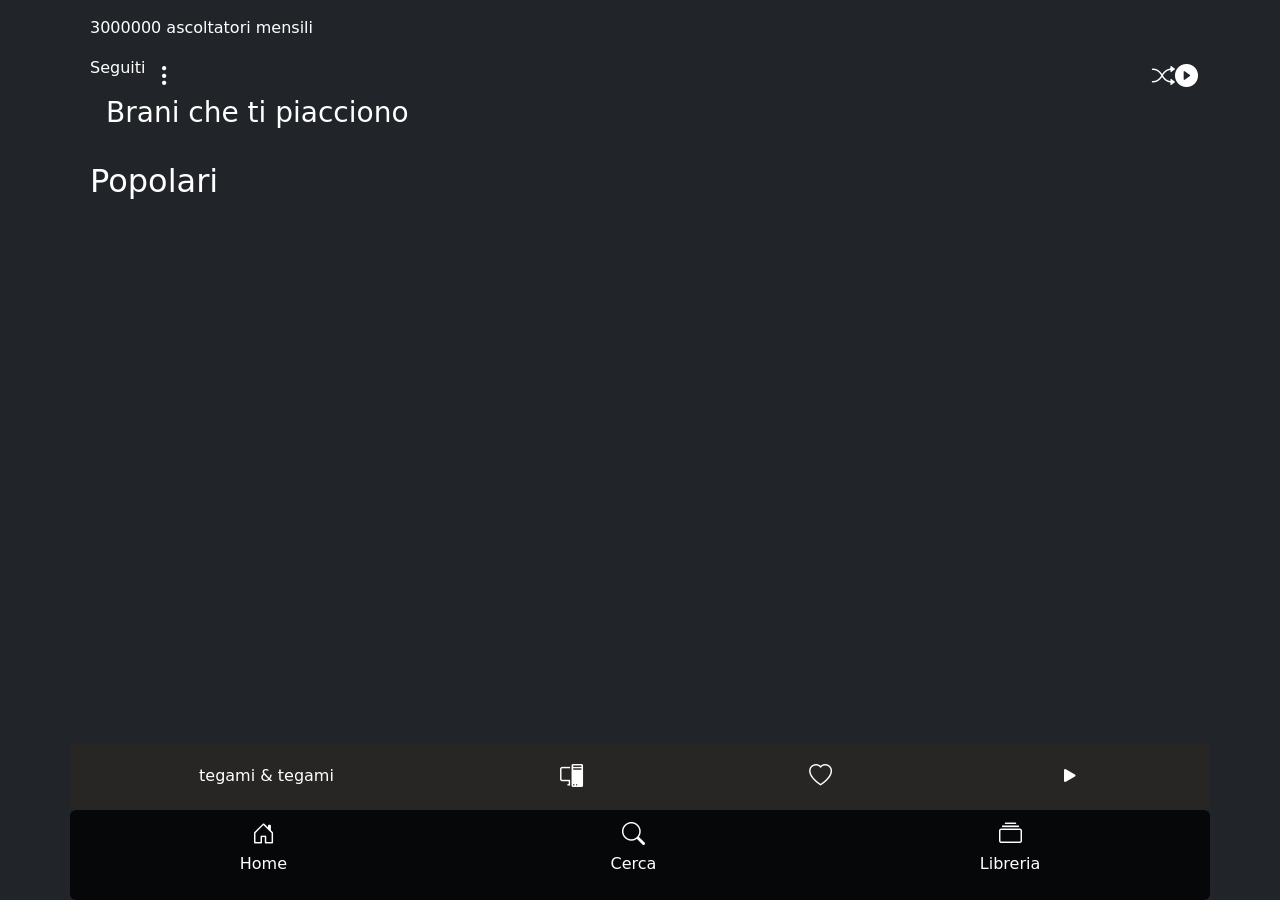
==== artist.html @ a9d5c6e5 "aggiornamento" ====
<!doctype html>
<html lang='en'>
<head>
<meta charset='utf-8'>
<meta name='viewport' content='width=device-width, initial-scale=1'>
<title>Titolo</title>
<link href='https://cdn.jsdelivr.net/npm/bootstrap@5.2.3/dist/css/bootstrap.min.css' rel='stylesheet' integrity='sha384-rbsA2VBKQhggwzxH7pPCaAqO46MgnOM80zW1RWuH61DGLwZJEdK2Kadq2F9CUG65' crossorigin='anonymous'>
<link rel="stylesheet" href="https://cdn.jsdelivr.net/npm/bootstrap-icons@1.10.2/font/bootstrap-icons.css"
/>
<link rel="stylesheet" href="scss/style.css">
</head>
<body class="bg-dark text-white">
   <!-- div con immagine artista -->
   <div class="container position-relative">

        <h1 class="position-absolute bottom-0 start-30">Nome Artista</h1> 
    </div>

    <!-- div  info ascoltatori mensili -->
   <div class="container"> 
        <p class="mx-2 mb-0 py-3">3000000 ascoltatori mensili</p> 
    </div> 

   
   <!-- div barra icone -->
   <div class="container d-flex justify-content-between align-items-center">
       <div class="d-flex align-items-center align-middle">
        <p class="mx-2">Seguiti</p>
       <i class="bi bi-three-dots-vertical"></i>
       </div>
       <div class="d-flex">
           <i class="bi bi-shuffle"></i>
           <i class="bi bi-play-circle-fill"></i>
   
       </div>
       
   </div>

   <!-- div immagine cerchio e brani che ti piacciono -->
    <div class="container d-flex align-items-center justify-content-start">
        <div class="position-relative">
            
            </div>
        <div class="ms-4">
            <h3>Brani che ti piacciono</h3>
            <p></p>
        </div>
    </div>
    
</div>

 <!-- div  popolari -->
 <div class="container"> 
    <h2 class="mx-2 mb-0 py-3">Popolari</h2> 
</div> 
   
   <!-- div con i brani -->
   <div class="container">
   
   </div>
   
    <!-- parte finale: display fixed -->
  
  <div class="fixed-bottom d-flex flex-column">
    <div class="container d-flex justify-content-around align-items-center p-3 rounded" >
      <p class="mb-0">tegami & tegami</p>
      <i class="bi bi-pc-display"></i>
      <i class="bi bi-heart"></i>
      <i class="bi bi-play-fill"></i>
    </div>

    <div class="container d-flex justify-content-around rounded p-2">
      <div class="d-flex flex-column align-items-center">
        <i class="bi bi-house-door"></i>
        <p>Home</p>
      </div>
      <div class="d-flex flex-column align-items-center">
        <i class="bi bi-search"></i>
        <p>Cerca</p>
      </div>
      <div class="d-flex flex-column align-items-center">
        <i class="bi bi-collection"></i>
        <p>Libreria</p>
      </div>
    </div>
  </div>

    
<script src='https://cdn.jsdelivr.net/npm/bootstrap@5.2.3/dist/js/bootstrap.bundle.min.js' integrity='sha384-kenU1KFdBIe4zVF0s0G1M5b4hcpxyD9F7jL+jjXkk+Q2h455rYXK/7HAuoJl+0I4' crossorigin='anonymous'>
</script>
<script src="JS/artist.js"></script>
</body>
</html>
---- scss/style.css ----
.fixed-bottom > div:first-child {
  background-color: rgb(40, 37, 37);
}
.fixed-bottom > div:last-child {
  background-color: rgba(0, 0, 0, 0.8);
}

i {
  font-size: 23px;
}

.bordo-arrotondato {
  border-radius: 15px;
}

#playlist1 h3 {
  font-size: 90%;
  margin-left: 10px;
}
#playlist1 img {
  border-radius: 10px;
}

.testo {
  text-align: left;
  position: absolute;
  right: 23%;
}
.testo div {
  position: relative;
  left: 70%;
  top: 105px;
}
.testo div p {
  padding-top: 9px;
  padding-right: 5px;
}
.testo div i {
  font-size: 28px;
}

#div-search {
  text-align: center;
}
#div-search div div {
  margin: 10px;
  height: 130px;
  border-radius: 15px;
  text-align: left;
}
#div-search div :first-child {
  background-color: #e03301;
}
#div-search div :nth-child(2) {
  background-color: #1e3264;
}
#div-search div :nth-child(3) {
  background-color: #e9105c;
}
#div-search div :nth-child(4) {
  background-color: #158a08;
}
#div-search div :nth-child(5) {
  background-color: #bc5800;
}
#div-search div :nth-child(6) {
  background-color: #d84000;
}
#div-search div :nth-child(7) {
  background-color: #de108b;
}
#div-search div :nth-child(8) {
  background-color: #84629f;
}
#div-search div :nth-child(9) {
  background-color: #f4ea1e;
}
#div-search div :nth-child(10) {
  background-color: #5db4e0;
}

.bottom {
  height: 150px;
}/*# sourceMappingURL=style.css.map */
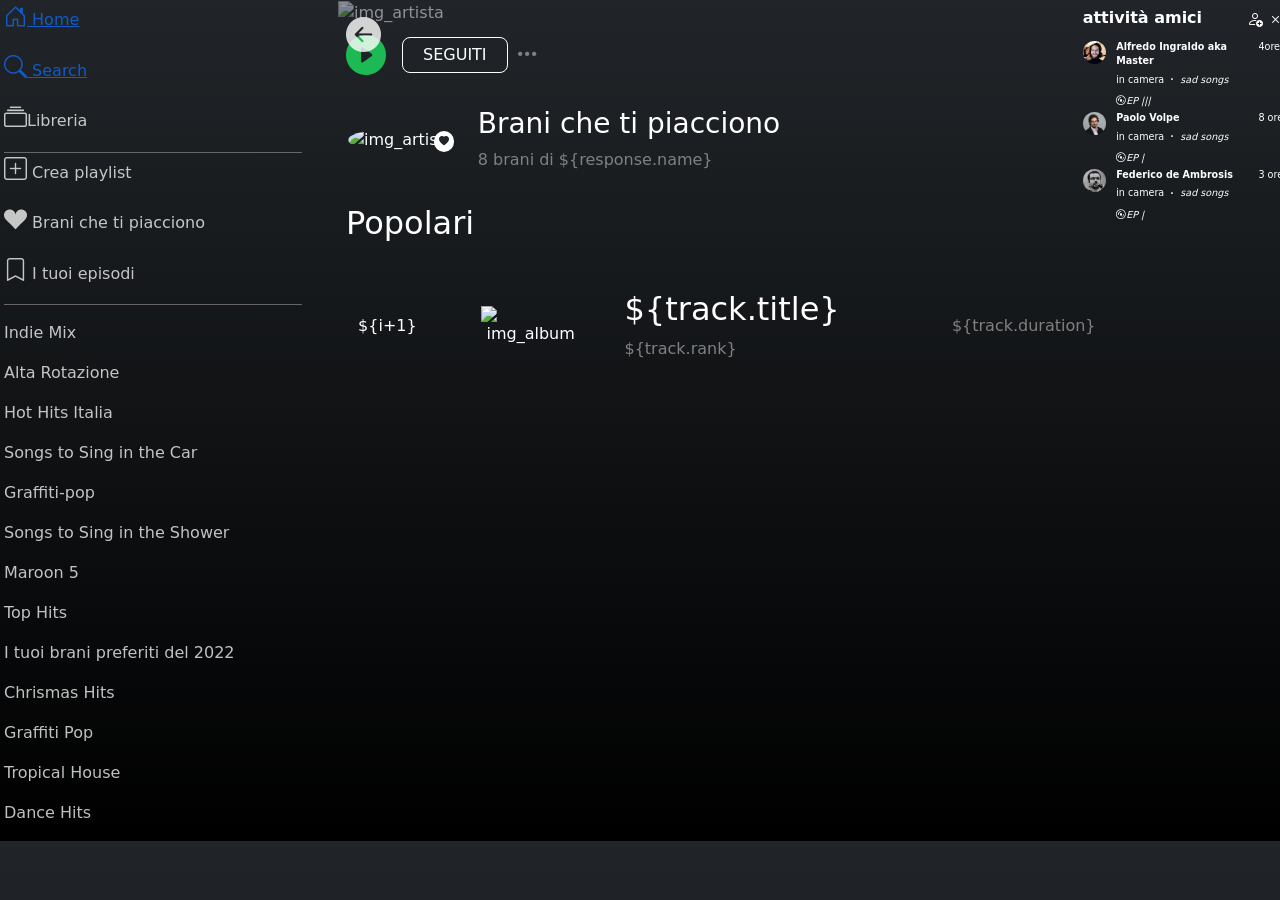
==== commit 0d8328e4: "Modifiche artist html js scss" ====
--- a/artist.html
+++ b/artist.html
@@ -3,91 +3,231 @@
 <head>
 <meta charset='utf-8'>
 <meta name='viewport' content='width=device-width, initial-scale=1'>
-<title>Titolo</title>
+<title>Artist</title>
 <link href='https://cdn.jsdelivr.net/npm/bootstrap@5.2.3/dist/css/bootstrap.min.css' rel='stylesheet' integrity='sha384-rbsA2VBKQhggwzxH7pPCaAqO46MgnOM80zW1RWuH61DGLwZJEdK2Kadq2F9CUG65' crossorigin='anonymous'>
-<link rel="stylesheet" href="https://cdn.jsdelivr.net/npm/bootstrap-icons@1.10.2/font/bootstrap-icons.css"
-/>
+<link rel="stylesheet" href="https://cdn.jsdelivr.net/npm/bootstrap-icons@1.10.2/font/bootstrap-icons.css"/>
 <link rel="stylesheet" href="scss/style.css">
 </head>
 <body class="bg-dark text-white">
-   <!-- div con immagine artista -->
-   <div class="container position-relative">
-
-        <h1 class="position-absolute bottom-0 start-30">Nome Artista</h1> 
+
+  <div class ="row">
+
+    <!--parte sinistra desktop-->
+    <div class="d-none d-lg-block col-lg-3 ps-3 opacity-75" id="parte-sinistra">
+      <!--navbar in desktop-->
+      <nav id="gianfranco">
+        <a href="home.html"><p><i class="bi bi-house-door"></i> Home</p></a>
+        <a href="search.html"><p><i class="bi bi-search"></i> Search</p></a>
+        <p><i class="bi bi-collection"></i>Libreria</p>
+      </nav>
+
+      <!--parte dotto la navbar media-->
+      <div id="gianfranco">
+        <p><i class="bi bi-plus-square"></i> Crea playlist</p>
+        <p><i class="bi bi-suit-heart-fill"></i> Brani che ti piacciono</p>
+        <p><i class="bi bi-bookmark"></i> I tuoi episodi</p>
+      </div>
+
+      <div class="fs-6 mt-3">
+        <p>Indie Mix</p>
+        <p>Alta Rotazione</p>
+        <p>Hot Hits Italia</p>
+        <p>Songs to Sing in the Car</p>
+        <p>Graffiti-pop</p>
+        <p>Songs to Sing in the Shower</p>
+        <p>Maroon 5</p>
+        <p>Top Hits</p>
+        <p>I tuoi brani preferiti del 2022</p>
+        <p>Chrismas Hits</p>
+        <p>Graffiti Pop</p>
+        <p>Tropical House</p>
+        <p>Dance Hits</p>
+      </div>
+
     </div>
 
-    <!-- div  info ascoltatori mensili -->
-   <div class="container"> 
-        <p class="mx-2 mb-0 py-3">3000000 ascoltatori mensili</p> 
-    </div> 
+    <!--parte centrale(mobile)-->
+    <div class="col col-lg-7">
+
+      <!-- div con immagine artista -->
+
+      <div id="artist__header" class="artist__header container">
+
+        <!-- da inserire con innerHTML in JS in infoartista in artist.js -->
+
+        <div id="artist__arrow" onclick="history.back()"><i id="artist__arrow__color" class="bi bi-arrow-left-circle-fill"></i></div>
+        <img src="/1000x1000-000000-80-0-0.jpg" id="artist__image"  width="1000" height="1000" alt="img_artista">
+        <span id="artist__verificato" class="mx-2 mb-0 py-3"><i id="artist__verificato__icona" class="bi bi-patch-check-fill"></i><span> Artista verificato</span></span> 
+        <h1 id="artist__name">${response.name}</h1>
+        <p id="artist__ascoltatori1" class="mx-2 mb-0 py-3"> ${response.nb_fan} ascoltatori mensili</p>
+
+        <!-- ------------------>
+
+      </div>
+
+
+        <!-- div  info ascoltatori mensili -->
+      <div id="ascoltatori" class="container"> 
+            <p id="artist__ascoltatori2" class="mx-2 mb-0 py-3">${response.nb_fan} ascoltatori mensili</p> 
+      </div> 
 
    
-   <!-- div barra icone -->
-   <div class="container d-flex justify-content-between align-items-center">
-       <div class="d-flex align-items-center align-middle">
-        <p class="mx-2">Seguiti</p>
-       <i class="bi bi-three-dots-vertical"></i>
-       </div>
-       <div class="d-flex">
-           <i class="bi bi-shuffle"></i>
-           <i class="bi bi-play-circle-fill"></i>
+        <!-- div barra icone mobile -->
+        <div id="boxicone1" class="container d-flex justify-content-between align-items-center d-lg-none">
+          <div class="d-flex align-items-center">
+            <p id="seguiti1" class="mx-2">Seguiti</p>
+            <i id="puntiverticali"class="bi bi-three-dots-vertical"></i>
+          </div>
+          <div class="d-flex align-items-center">
+              <i id="shuffle" class="bi bi-shuffle mx-2"></i>
+              <i class="d-flex justify-content-around bi bi-play-circle-fill icona_play mx-2"></i>
+          </div>
+        </div>
+
+        <!-- div barra icone desktop -->
+      <div id="boxicone2" class="container row d-flex justify-content-between align-items-center d-none d-lg-block">
+        <div class="col-2 d-flex align-items-center">
+          <i class="d-flex justify-content-around bi bi-play-circle-fill icona_play mx-2"></i>
+          <p id="seguiti2" class="mx-2">SEGUITI</p>
+          <i id="puntiorizzontali" class="bi bi-three-dots"></i>
+        </div>
+      </div>
+      
+
+      <!-- PROVA MOBILE -->
+        <!-- div immagine cerchio e brani che ti piacciono -->
+      <div id="brani_che_ti_piacciono" class="container d-flex align-items-center justify-content-star pt-3">
+
+        <!-- da inserire con innerHTML in JS in immaginecerchio in artist.js -->
+        <div id="immagine_circle" class="position-relative">
+          <img src="56x56-000000-80-0-0.jpg" class="rounded-circle" alt="img_artista">
+          <i id="immagine_circle_sfondo" class="bi bi-heart-fill position-absolute text-dark bottom-0 end-0"></i>
+        </div>
+        <!-- ------------------>
+
+        <!-- da inserire con innerHTML in JS in autorecerchio in in artist.js-->
+        <div class="ms-4 mt-3">
+          <h3>Brani che ti piacciono</h3>
+          <p id="artist__8_brani_di">8 brani di ${response.name}</p>
+        </div>
+        <!-- ------------------>
+      </div>
+
+
+      <!-- div  popolari -->
+      <div class="container"> 
+        <h2 class="mx-2 mb-0 py-3">Popolari</h2> 
+      </div> 
+ 
+    <!-- div con i brani -->
+      <div class="container" id="divBrani">
+
+        <!-- da inserire con innerHTML in JS in divdeibrani in class.js -->
+        <div class="d-flex row align-items-center justify-content-between mt-3">
+          <div class="col-2 col-lg-2 text-center">
+              <p class="mb-0">${i+1}</p>
+          </div>
+          <div id="div_immagine_cover_piccola" class="col-2 col-lg-2">
+          <img id="immagine_cover_piccola" src="56x56-000000-80-0-0.jpg" class="" alt="img_album">
+          </div>
+          <div class="col-7 col-lg-5 mt-3 ">
+              <h2 class="titoloCanzone">${track.title}</h2>
+              <p id="artist__rank">${track.rank}</p>
+          </div>
+          <div class="col-1 col-lg-1 d-lg-none">
+              <i id="puntiverticali" class="bi bi-three-dots-vertical"></i>
+          </div>
+          <div class="d-none d-lg-block col-lg-2 text-center">
+          <p id="artist__duration" class="mb-0">${track.duration}</p>
+          </div>
+          </div>
+
+          <!-- ------------------>
+      </div>
+
+    
+
+      
+      
    
-       </div>
-       
-   </div>
-
-   <!-- div immagine cerchio e brani che ti piacciono -->
-    <div class="container d-flex align-items-center justify-content-start">
-        <div class="position-relative">
-            
+            <!-- parte finale: display fixed -->
+        <div class="fixed-bottom d-flex flex-column d-lg-none">
+          <div class="container d-flex justify-content-around align-items-center p-3 rounded">
+            <p class="mb-0">tegami & tegami</p>
+            <i class="bi bi-pc-display"></i>
+            <i class="bi bi-heart"></i>
+            <i class="bi bi-play-fill"></i>
+          </div>
+
+          <div class="container d-flex justify-content-around rounded p-2">
+            <div class="d-flex flex-column align-items-center">
+              <i class="bi bi-house-door"></i>
+              <p>Home</p>
             </div>
-        <div class="ms-4">
-            <h3>Brani che ti piacciono</h3>
-            <p></p>
-        </div>
+            <div class="d-flex flex-column align-items-center">
+              <i class="bi bi-search"></i>
+              <p>Cerca</p>
+            </div>
+            <div class="d-flex flex-column align-items-center">
+              <i class="bi bi-collection"></i>
+              <p>Libreria</p>
+            </div>
+          </div>
+        </div>
+      </div>
+      <!--parte laterale amici-->
+    <aside id="right" class="d-none d-lg-block col-lg-2 px-2 mt-2">
+
+      <section id="attivita">
+        <h6 class="m-0"><strong>attività amici</strong></h6>
+        <span>
+          <i class="bi bi-person-add"></i>
+          <i class="bi bi-x"></i>
+        </span>
+      </section>
+      <section class="persona">
+        <div class="col-2">
+          <img src="img/alfredoingraldo.jpeg" alt="foto profilo">
+        </div>
+        <div class="col-8 tizio">
+          <p class="mb-1"> <strong>Alfredo Ingraldo aka Master</strong> </p>
+          <p class="m-0"> in camera <i class="bi bi-dot"> sad songs</i> </p>
+          <i class="bi bi-disc ">EP |||</i>
+        </div>
+        <div class="col-2 ps-2">
+          <p> 4ore</p>
+        </div>
+        <div class="col-2">
+          <img src="img/andreamiriello.jpeg" alt="foto profilo">
+        </div>
+        <div class="col-8 tizio">
+          <p class="mb-1"> <strong>Paolo Volpe</strong> </p>
+          <p class="m-0"> in camera <i class="bi bi-dot"> sad songs</i> </p>
+          <i class="bi bi-disc ">EP |</i>
+        </div>
+        <div class="col-2 ps-2">
+          <p> 8 ore</p>
+        </div>
+        <div class="col-2">
+          <img src="img/Federicodeangelis.jpg" alt="Federico de Ambrosis">
+        </div>
+        <div class="col-8 tizio">
+          <p class="mb-1"> <strong>Federico de Ambrosis</strong> </p>
+          <p class="m-0"> in camera <i class="bi bi-dot"> sad songs</i> </p>
+          <i class="bi bi-disc ">EP |</i>
+        </div>
+        <div class="col-2 ps-2">
+          <p>3 ore</p>
+        </div>
+      </section>
+    </aside>
     </div>
+
     
-</div>
-
- <!-- div  popolari -->
- <div class="container"> 
-    <h2 class="mx-2 mb-0 py-3">Popolari</h2> 
-</div> 
-   
-   <!-- div con i brani -->
-   <div class="container">
-   
-   </div>
-   
-    <!-- parte finale: display fixed -->
-  
-  <div class="fixed-bottom d-flex flex-column">
-    <div class="container d-flex justify-content-around align-items-center p-3 rounded" >
-      <p class="mb-0">tegami & tegami</p>
-      <i class="bi bi-pc-display"></i>
-      <i class="bi bi-heart"></i>
-      <i class="bi bi-play-fill"></i>
-    </div>
-
-    <div class="container d-flex justify-content-around rounded p-2">
-      <div class="d-flex flex-column align-items-center">
-        <i class="bi bi-house-door"></i>
-        <p>Home</p>
-      </div>
-      <div class="d-flex flex-column align-items-center">
-        <i class="bi bi-search"></i>
-        <p>Cerca</p>
-      </div>
-      <div class="d-flex flex-column align-items-center">
-        <i class="bi bi-collection"></i>
-        <p>Libreria</p>
-      </div>
-    </div>
-  </div>
 
     
 <script src='https://cdn.jsdelivr.net/npm/bootstrap@5.2.3/dist/js/bootstrap.bundle.min.js' integrity='sha384-kenU1KFdBIe4zVF0s0G1M5b4hcpxyD9F7jL+jjXkk+Q2h455rYXK/7HAuoJl+0I4' crossorigin='anonymous'>
 </script>
-<script src="JS/artist.js"></script>
+<script src="JS/artist.js" type="module"></script>
 </body>
 </html>
--- a/scss/style.css
+++ b/scss/style.css
@@ -1,3 +1,10 @@
+@charset "UTF-8";
+/*togliere lo scroll laterale*/
+body {
+  overflow-x: hidden;
+}
+
+/*mavbar sotto in mobile*/
 .fixed-bottom > div:first-child {
   background-color: rgb(40, 37, 37);
 }
@@ -5,14 +12,22 @@
   background-color: rgba(0, 0, 0, 0.8);
 }
 
+/*impostazione icone generiche*/
 i {
   font-size: 23px;
 }
 
+/*border navbar modalità desktop*/
+#gianfranco {
+  border-bottom: 1px solid grey;
+}
+
+/*impostazione generica border radius*/
 .bordo-arrotondato {
   border-radius: 15px;
 }
 
+/*primi album in alto del main*/
 #playlist1 h3 {
   font-size: 90%;
   margin-left: 10px;
@@ -21,24 +36,82 @@
   border-radius: 10px;
 }
 
-.testo {
+/*secondi album in basso del main*/
+.mobile {
+  display: flex;
+  justify-content: space-between;
+  flex-wrap: wrap;
+}
+.mobile .album {
+  display: flex;
+}
+@media screen and (min-width: 1000px) {
+  .mobile .album {
+    display: block;
+  }
+}
+.mobile .album .icone-sotto-album {
+  justify-content: space-between;
+  display: flex;
+  flex-direction: row;
+}
+.mobile .album .testo {
+  padding-left: 15px;
+}
+.mobile .album .testo :nth-child(2) {
+  font-weight: bold;
+}
+.mobile .album .testo :nth-child(3) {
+  align-self: flex-end;
+  margin-top: 40%;
+}
+.mobile .album div {
+  width: 100%;
+  display: flex;
+  flex-direction: column;
+}
+.mobile .album div p {
   text-align: left;
-  position: absolute;
-  right: 23%;
-}
-.testo div {
-  position: relative;
-  left: 70%;
-  top: 105px;
-}
-.testo div p {
-  padding-top: 9px;
-  padding-right: 5px;
-}
-.testo div i {
-  font-size: 28px;
-}
-
+}
+.mobile img {
+  max-width: 100%;
+}
+@media screen and (min-width: 1000px) {
+  .mobile img {
+    max-width: 100%;
+  }
+}
+
+/*impostazioni attività amici*/
+#right #amici {
+  justify-content: flex-end;
+}
+#right #attivita {
+  display: flex;
+  justify-content: space-between;
+  margin-bottom: 0.5rem;
+}
+#right #attivita i {
+  font-size: 16px;
+}
+#right .window {
+  transform: rotate(90deg);
+}
+#right .persona {
+  display: flex;
+  justify-content: between;
+  flex-wrap: wrap;
+}
+#right .persona p,
+#right .persona i {
+  font-size: 0.6rem;
+}
+#right .persona img {
+  border-radius: 50%;
+  width: 70%;
+}
+
+/*pagina search*/
 #div-search {
   text-align: center;
 }
@@ -81,4 +154,233 @@
 
 .bottom {
   height: 150px;
+}
+
+.freccia_indietro_album {
+  font-size: 1.5rem;
+}
+
+.icone_album {
+  font-size: 1.3rem;
+}
+
+.icona_play {
+  font-size: 2.5rem;
+  color: #1db954;
+}
+
+#immagine_album {
+  background: linear-gradient(180deg, #1db954, #191414);
+}
+
+body {
+  background: linear-gradient(180deg, rgb(33, 37, 41), black);
+}
+
+.artist__header {
+  position: relative;
+}
+
+#artist__arrow {
+  position: absolute;
+  top: 10px;
+  left: 20px;
+  z-index: 1;
+}
+
+#artist__arrow__color {
+  color: rgba(255, 255, 255, 0.8);
+  font-size: 35px;
+}
+
+#artist__image {
+  height: 100%;
+  width: 100%;
+  -o-object-fit: cover;
+     object-fit: cover;
+  -o-object-position: center;
+     object-position: center;
+  opacity: 0.5;
+}
+@media screen and (min-width: 992px) {
+  #artist__image {
+    -o-object-fit: cover;
+       object-fit: cover;
+    -o-object-position: center;
+       object-position: center;
+    height: 300px;
+    width: 550px;
+    opacity: 0.5;
+  }
+}
+@media screen and (min-width: 1000px) {
+  #artist__image {
+    -o-object-fit: cover;
+       object-fit: cover;
+    -o-object-position: center;
+       object-position: center;
+    height: 300px;
+    width: 570px;
+    opacity: 0.5;
+  }
+}
+
+#artist__name {
+  font-size: 50px;
+  position: absolute;
+  bottom: 70px;
+  left: 30px;
+}
+@media screen and (min-width: 992px) {
+  #artist__name {
+    font-size: 50px;
+  }
+}
+
+#artist__ascoltatori1 {
+  margin-top: 2px;
+  margin-bottom: 0px;
+  position: absolute;
+  bottom: 10px;
+  left: 30px;
+}
+@media screen and (max-width: 992px) {
+  #artist__ascoltatori1 {
+    display: none;
+  }
+}
+@media screen and (min-width: 992px) {
+  #artist__ascoltatori1 {
+    font-size: 20px;
+  }
+}
+
+#artist__ascoltatori2 {
+  margin-top: 2px;
+  margin-bottom: 0px;
+  color: grey;
+}
+@media screen and (min-width: 992px) {
+  #artist__ascoltatori2 {
+    display: none;
+  }
+}
+
+#artist__verificato {
+  margin-top: 2px;
+  margin-bottom: 0px;
+  position: absolute;
+  bottom: 120px;
+  left: 30px;
+}
+@media screen and (max-width: 992px) {
+  #artist__verificato {
+    display: none;
+  }
+}
+@media screen and (min-width: 992px) {
+  #artist__verificato {
+    font-size: 20px;
+  }
+}
+
+#artist__verificato__icona {
+  color: #2596be;
+}
+@media screen and (max-width: 992px) {
+  #artist__verificato__icona {
+    display: none;
+  }
+}
+@media screen and (min-width: 992px) {
+  #artist__verificato__icona {
+    font-size: 20px;
+  }
+}
+
+#boxicone1 {
+  margin-bottom: 3px;
+}
+@media screen and (min-width: 992px) {
+  #boxicone1 {
+    display: none;
+  }
+}
+
+#seguiti1 {
+  margin: auto;
+  border-color: rgba(255, 255, 255, 0.2);
+  border: 0.2px solid;
+  border-radius: 15px;
+  padding-top: 5px;
+  padding-bottom: 5px;
+  padding-left: 8px;
+  padding-right: 8px;
+}
+
+#puntiverticali {
+  margin-left: 10px;
+  color: grey;
+}
+#puntiverticali:hover {
+  color: green;
+}
+
+#shuffle:hover {
+  color: green;
+}
+
+#boxicone2 {
+  margin-top: 10px;
+}
+@media screen and (max-width: 992px) {
+  #boxicone2 {
+    display: none;
+  }
+}
+
+#seguiti2 {
+  margin: auto;
+  border-color: rgba(255, 255, 255, 0.2);
+  border: 0.2px solid;
+  border-radius: 8px;
+  padding-top: 5px;
+  padding-bottom: 5px;
+  padding-left: 20px;
+  padding-right: 20px;
+}
+
+#puntiorizzontali {
+  color: grey;
+}
+#puntiorizzontali:hover {
+  color: green;
+}
+
+#immagine_circle {
+  padding-left: 10px;
+}
+#immagine_circle #immagine_circle_sfondo {
+  background-color: white;
+  border-radius: 10px;
+  padding: 3px;
+  padding-right: 5px;
+  padding-left: 5px;
+  font-size: 10px;
+}
+
+#artist__8_brani_di {
+  color: grey;
+}
+
+#artist__rank {
+  color: grey;
+}
+
+#artist__duration {
+  color: grey;
+}
+
+#div_immagine_cover_piccola {
+  text-align: center;
 }/*# sourceMappingURL=style.css.map */
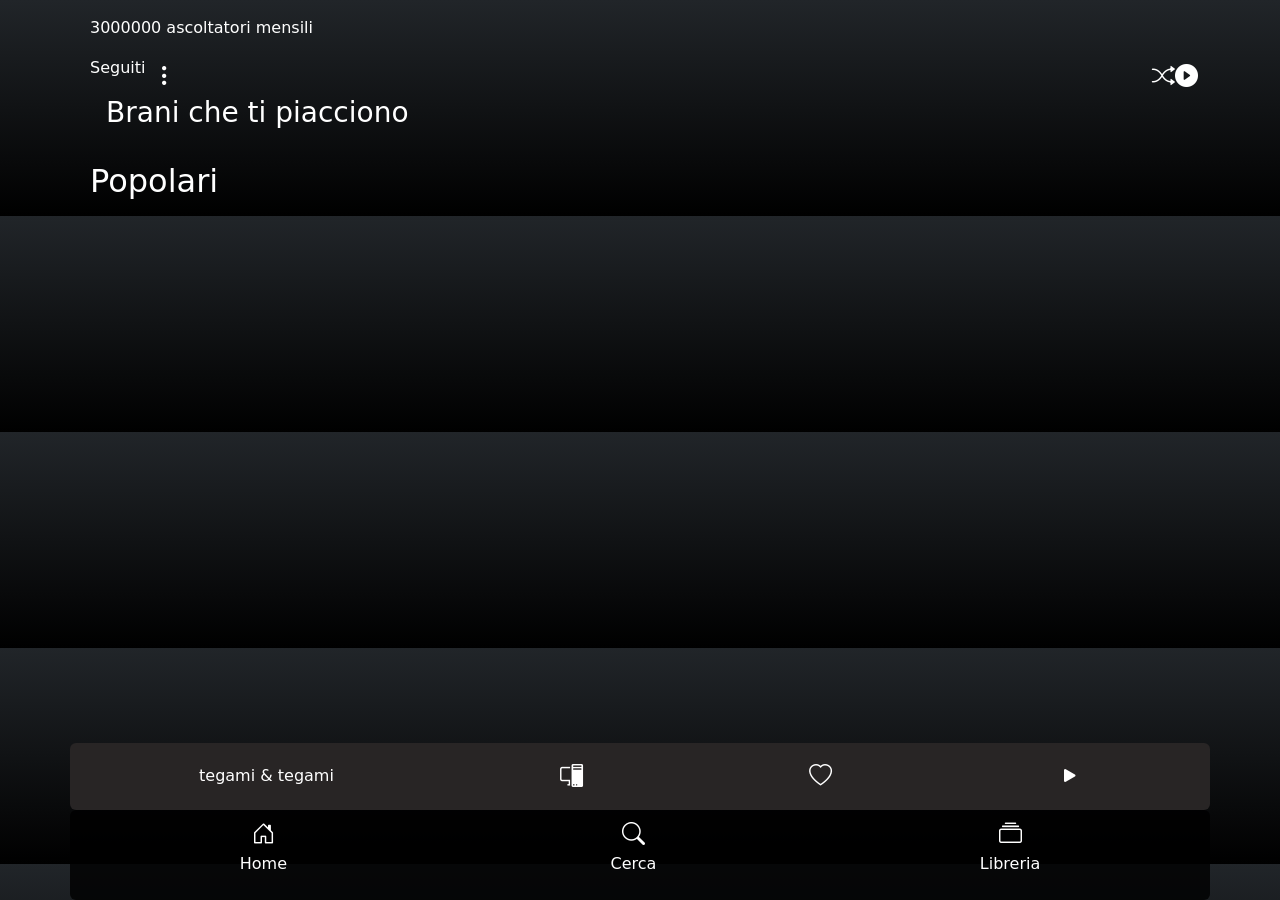
==== commit 894244e0: "Merge branch 'main' into giacomo1" ====
--- a/artist.html
+++ b/artist.html
@@ -5,225 +5,85 @@
 <meta name='viewport' content='width=device-width, initial-scale=1'>
 <title>Artist</title>
 <link href='https://cdn.jsdelivr.net/npm/bootstrap@5.2.3/dist/css/bootstrap.min.css' rel='stylesheet' integrity='sha384-rbsA2VBKQhggwzxH7pPCaAqO46MgnOM80zW1RWuH61DGLwZJEdK2Kadq2F9CUG65' crossorigin='anonymous'>
-<link rel="stylesheet" href="https://cdn.jsdelivr.net/npm/bootstrap-icons@1.10.2/font/bootstrap-icons.css"/>
+<link rel="stylesheet" href="https://cdn.jsdelivr.net/npm/bootstrap-icons@1.10.2/font/bootstrap-icons.css"
+/>
 <link rel="stylesheet" href="scss/style.css">
 </head>
 <body class="bg-dark text-white">
+   <!-- div con immagine artista -->
+   <div class="container position-relative">
 
-  <div class ="row">
-
-    <!--parte sinistra desktop-->
-    <div class="d-none d-lg-block col-lg-3 ps-3 opacity-75" id="parte-sinistra">
-      <!--navbar in desktop-->
-      <nav id="gianfranco">
-        <a href="home.html"><p><i class="bi bi-house-door"></i> Home</p></a>
-        <a href="search.html"><p><i class="bi bi-search"></i> Search</p></a>
-        <p><i class="bi bi-collection"></i>Libreria</p>
-      </nav>
-
-      <!--parte dotto la navbar media-->
-      <div id="gianfranco">
-        <p><i class="bi bi-plus-square"></i> Crea playlist</p>
-        <p><i class="bi bi-suit-heart-fill"></i> Brani che ti piacciono</p>
-        <p><i class="bi bi-bookmark"></i> I tuoi episodi</p>
-      </div>
-
-      <div class="fs-6 mt-3">
-        <p>Indie Mix</p>
-        <p>Alta Rotazione</p>
-        <p>Hot Hits Italia</p>
-        <p>Songs to Sing in the Car</p>
-        <p>Graffiti-pop</p>
-        <p>Songs to Sing in the Shower</p>
-        <p>Maroon 5</p>
-        <p>Top Hits</p>
-        <p>I tuoi brani preferiti del 2022</p>
-        <p>Chrismas Hits</p>
-        <p>Graffiti Pop</p>
-        <p>Tropical House</p>
-        <p>Dance Hits</p>
-      </div>
-
+        <h1 class="position-absolute bottom-0 start-30">Nome Artista</h1> 
     </div>
 
-    <!--parte centrale(mobile)-->
-    <div class="col col-lg-7">
-
-      <!-- div con immagine artista -->
-
-      <div id="artist__header" class="artist__header container">
-
-        <!-- da inserire con innerHTML in JS in infoartista in artist.js -->
-
-        <div id="artist__arrow" onclick="history.back()"><i id="artist__arrow__color" class="bi bi-arrow-left-circle-fill"></i></div>
-        <img src="/1000x1000-000000-80-0-0.jpg" id="artist__image"  width="1000" height="1000" alt="img_artista">
-        <span id="artist__verificato" class="mx-2 mb-0 py-3"><i id="artist__verificato__icona" class="bi bi-patch-check-fill"></i><span> Artista verificato</span></span> 
-        <h1 id="artist__name">${response.name}</h1>
-        <p id="artist__ascoltatori1" class="mx-2 mb-0 py-3"> ${response.nb_fan} ascoltatori mensili</p>
-
-        <!-- ------------------>
-
-      </div>
-
-
-        <!-- div  info ascoltatori mensili -->
-      <div id="ascoltatori" class="container"> 
-            <p id="artist__ascoltatori2" class="mx-2 mb-0 py-3">${response.nb_fan} ascoltatori mensili</p> 
-      </div> 
+    <!-- div  info ascoltatori mensili -->
+   <div class="container"> 
+        <p class="mx-2 mb-0 py-3">3000000 ascoltatori mensili</p> 
+    </div> 
 
    
-        <!-- div barra icone mobile -->
-        <div id="boxicone1" class="container d-flex justify-content-between align-items-center d-lg-none">
-          <div class="d-flex align-items-center">
-            <p id="seguiti1" class="mx-2">Seguiti</p>
-            <i id="puntiverticali"class="bi bi-three-dots-vertical"></i>
-          </div>
-          <div class="d-flex align-items-center">
-              <i id="shuffle" class="bi bi-shuffle mx-2"></i>
-              <i class="d-flex justify-content-around bi bi-play-circle-fill icona_play mx-2"></i>
-          </div>
+   <!-- div barra icone -->
+   <div class="container d-flex justify-content-between align-items-center">
+       <div class="d-flex align-items-center align-middle">
+        <p class="mx-2">Seguiti</p>
+       <i class="bi bi-three-dots-vertical"></i>
+       </div>
+       <div class="d-flex">
+           <i class="bi bi-shuffle"></i>
+           <i class="bi bi-play-circle-fill"></i>
+   
+       </div>
+       
+   </div>
+
+   <!-- div immagine cerchio e brani che ti piacciono -->
+    <div class="container d-flex align-items-center justify-content-start">
+        <div class="position-relative">
+            
+            </div>
+        <div class="ms-4">
+            <h3>Brani che ti piacciono</h3>
+            <p></p>
         </div>
+    </div>
+    
+</div>
 
-        <!-- div barra icone desktop -->
-      <div id="boxicone2" class="container row d-flex justify-content-between align-items-center d-none d-lg-block">
-        <div class="col-2 d-flex align-items-center">
-          <i class="d-flex justify-content-around bi bi-play-circle-fill icona_play mx-2"></i>
-          <p id="seguiti2" class="mx-2">SEGUITI</p>
-          <i id="puntiorizzontali" class="bi bi-three-dots"></i>
-        </div>
-      </div>
-      
-
-      <!-- PROVA MOBILE -->
-        <!-- div immagine cerchio e brani che ti piacciono -->
-      <div id="brani_che_ti_piacciono" class="container d-flex align-items-center justify-content-star pt-3">
-
-        <!-- da inserire con innerHTML in JS in immaginecerchio in artist.js -->
-        <div id="immagine_circle" class="position-relative">
-          <img src="56x56-000000-80-0-0.jpg" class="rounded-circle" alt="img_artista">
-          <i id="immagine_circle_sfondo" class="bi bi-heart-fill position-absolute text-dark bottom-0 end-0"></i>
-        </div>
-        <!-- ------------------>
-
-        <!-- da inserire con innerHTML in JS in autorecerchio in in artist.js-->
-        <div class="ms-4 mt-3">
-          <h3>Brani che ti piacciono</h3>
-          <p id="artist__8_brani_di">8 brani di ${response.name}</p>
-        </div>
-        <!-- ------------------>
-      </div>
-
-
-      <!-- div  popolari -->
-      <div class="container"> 
-        <h2 class="mx-2 mb-0 py-3">Popolari</h2> 
-      </div> 
- 
-    <!-- div con i brani -->
-      <div class="container" id="divBrani">
-
-        <!-- da inserire con innerHTML in JS in divdeibrani in class.js -->
-        <div class="d-flex row align-items-center justify-content-between mt-3">
-          <div class="col-2 col-lg-2 text-center">
-              <p class="mb-0">${i+1}</p>
-          </div>
-          <div id="div_immagine_cover_piccola" class="col-2 col-lg-2">
-          <img id="immagine_cover_piccola" src="56x56-000000-80-0-0.jpg" class="" alt="img_album">
-          </div>
-          <div class="col-7 col-lg-5 mt-3 ">
-              <h2 class="titoloCanzone">${track.title}</h2>
-              <p id="artist__rank">${track.rank}</p>
-          </div>
-          <div class="col-1 col-lg-1 d-lg-none">
-              <i id="puntiverticali" class="bi bi-three-dots-vertical"></i>
-          </div>
-          <div class="d-none d-lg-block col-lg-2 text-center">
-          <p id="artist__duration" class="mb-0">${track.duration}</p>
-          </div>
-          </div>
-
-          <!-- ------------------>
-      </div>
-
-    
-
-      
-      
+ <!-- div  popolari -->
+ <div class="container"> 
+    <h2 class="mx-2 mb-0 py-3">Popolari</h2> 
+</div> 
    
-            <!-- parte finale: display fixed -->
-        <div class="fixed-bottom d-flex flex-column d-lg-none">
-          <div class="container d-flex justify-content-around align-items-center p-3 rounded">
-            <p class="mb-0">tegami & tegami</p>
-            <i class="bi bi-pc-display"></i>
-            <i class="bi bi-heart"></i>
-            <i class="bi bi-play-fill"></i>
-          </div>
-
-          <div class="container d-flex justify-content-around rounded p-2">
-            <div class="d-flex flex-column align-items-center">
-              <i class="bi bi-house-door"></i>
-              <p>Home</p>
-            </div>
-            <div class="d-flex flex-column align-items-center">
-              <i class="bi bi-search"></i>
-              <p>Cerca</p>
-            </div>
-            <div class="d-flex flex-column align-items-center">
-              <i class="bi bi-collection"></i>
-              <p>Libreria</p>
-            </div>
-          </div>
-        </div>
-      </div>
-      <!--parte laterale amici-->
-    <aside id="right" class="d-none d-lg-block col-lg-2 px-2 mt-2">
-
-      <section id="attivita">
-        <h6 class="m-0"><strong>attività amici</strong></h6>
-        <span>
-          <i class="bi bi-person-add"></i>
-          <i class="bi bi-x"></i>
-        </span>
-      </section>
-      <section class="persona">
-        <div class="col-2">
-          <img src="img/alfredoingraldo.jpeg" alt="foto profilo">
-        </div>
-        <div class="col-8 tizio">
-          <p class="mb-1"> <strong>Alfredo Ingraldo aka Master</strong> </p>
-          <p class="m-0"> in camera <i class="bi bi-dot"> sad songs</i> </p>
-          <i class="bi bi-disc ">EP |||</i>
-        </div>
-        <div class="col-2 ps-2">
-          <p> 4ore</p>
-        </div>
-        <div class="col-2">
-          <img src="img/andreamiriello.jpeg" alt="foto profilo">
-        </div>
-        <div class="col-8 tizio">
-          <p class="mb-1"> <strong>Paolo Volpe</strong> </p>
-          <p class="m-0"> in camera <i class="bi bi-dot"> sad songs</i> </p>
-          <i class="bi bi-disc ">EP |</i>
-        </div>
-        <div class="col-2 ps-2">
-          <p> 8 ore</p>
-        </div>
-        <div class="col-2">
-          <img src="img/Federicodeangelis.jpg" alt="Federico de Ambrosis">
-        </div>
-        <div class="col-8 tizio">
-          <p class="mb-1"> <strong>Federico de Ambrosis</strong> </p>
-          <p class="m-0"> in camera <i class="bi bi-dot"> sad songs</i> </p>
-          <i class="bi bi-disc ">EP |</i>
-        </div>
-        <div class="col-2 ps-2">
-          <p>3 ore</p>
-        </div>
-      </section>
-    </aside>
+   <!-- div con i brani -->
+   <div class="container" id="divBrani">
+   
+   </div>
+   
+    <!-- parte finale: display fixed -->
+  
+  <div class="fixed-bottom d-flex flex-column">
+    <div class="container d-flex justify-content-around align-items-center p-3 rounded" >
+      <p class="mb-0" id="testoCanzoneCorrente">tegami & tegami</p>
+      <i class="bi bi-pc-display"></i>
+      <i class="bi bi-heart"></i>
+      <i class="bi bi-play-fill"></i>
     </div>
 
-    
+    <div class="container d-flex justify-content-around rounded p-2">
+      <div class="d-flex flex-column align-items-center">
+        <i class="bi bi-house-door"></i>
+        <p>Home</p>
+      </div>
+      <div class="d-flex flex-column align-items-center">
+        <i class="bi bi-search"></i>
+        <p>Cerca</p>
+      </div>
+      <div class="d-flex flex-column align-items-center">
+        <i class="bi bi-collection"></i>
+        <p>Libreria</p>
+      </div>
+    </div>
+  </div>
 
     
 <script src='https://cdn.jsdelivr.net/npm/bootstrap@5.2.3/dist/js/bootstrap.bundle.min.js' integrity='sha384-kenU1KFdBIe4zVF0s0G1M5b4hcpxyD9F7jL+jjXkk+Q2h455rYXK/7HAuoJl+0I4' crossorigin='anonymous'>
--- a/scss/style.css
+++ b/scss/style.css
@@ -1,4 +1,208 @@
 @charset "UTF-8";
+/*canzone in modalità desktop*/
+#player {
+  width: 100%;
+  display: flex;
+  justify-content: space-between;
+  align-items: center;
+  padding: 0 10px 0;
+  background-color: #171717;
+  position: fixed;
+  bottom: 0px;
+  /*album in corso*/
+  /*album in corso fine*/
+  /*player controller*/
+  /*Player Controller End*/
+  /*Right Controller*/
+  /*modifiche mia barra*/
+}
+#player .album-playing-container {
+  flex-basis: 30%;
+  display: flex;
+  flex-direction: row;
+  align-items: center;
+}
+#player .album-playing-container img {
+  max-width: 40px;
+  margin-right: 10px;
+}
+#player .album-playing-container i {
+  font-size: 16px;
+}
+#player .album-name {
+  padding-right: 40px;
+  display: flex;
+  flex-direction: column;
+}
+#player .album-name a {
+  text-decoration: none;
+  color: white;
+}
+#player .album-name a:hover {
+  text-decoration: underline;
+}
+#player .icone-player {
+  display: flex;
+  flex-direction: column;
+}
+#player .fa-heart {
+  padding-right: 15px;
+}
+#player .player-controller-container {
+  flex-basis: 40%;
+  margin-bottom: 0.84rem;
+  display: flex;
+  flex-direction: column;
+  align-items: center;
+}
+#player .player-controller {
+  padding: 1rem 0 1rem;
+  padding-right: 5.5%;
+}
+#player .player-controller i {
+  color: white;
+  padding-right: 10px;
+  padding-left: 10px;
+}
+#player .player-controller ul {
+  display: flex;
+  align-items: center;
+  justify-content: center;
+}
+#player .progressbar-and-number {
+  display: flex;
+  justify-content: center;
+  align-items: center;
+}
+#player .progress-bar {
+  height: 0.25rem;
+  flex-grow: 1;
+  background-color: #535353;
+  border-radius: 5px;
+  position: relative;
+}
+#player .partial-bar {
+  height: 0.25rem;
+  width: 25%;
+  background-color: #fff;
+  border-radius: 5px;
+}
+#player .partial-bar:hover::before {
+  content: "";
+  height: 1rem;
+  width: 1rem;
+  border-radius: 50%;
+  background-color: #fff;
+  position: absolute;
+  bottom: -5px;
+  left: 23%;
+  cursor: pointer;
+}
+#player .song-progress {
+  padding-right: 1.9rem;
+}
+#player .song-duration {
+  padding-left: 1.9rem;
+}
+#player .player-controller ul li {
+  display: inline;
+}
+#player #player i:hover {
+  color: #1dd05d;
+}
+#player .fa-random,
+#player .fa-step-backward,
+#player .fa-play-circle,
+#player .fa-step-forward {
+  padding-right: 1.25rem;
+}
+#player .fa-random,
+#player .fa-step-backward,
+#player .fa-step-forward,
+#player .fa-redo-alt {
+  font-size: 0.75rem;
+}
+#player .fa-play-circle {
+  font-size: 24px;
+}
+#player .right-controller-container {
+  flex-basis: 30%;
+  display: flex;
+  flex-direction: row;
+  justify-content: flex-end;
+}
+#player .right-controller {
+  display: flex;
+  flex-direction: row;
+}
+#player .right-controller i {
+  font-size: 16px;
+}
+#player .right-controller a {
+  padding-right: 15px;
+}
+#player .right-controller-bar {
+  flex-basis: 20%;
+  height: 4px;
+  background: #535353;
+  border-radius: 2px;
+  align-self: center;
+  position: relative;
+}
+#player .right-controller-partial-bar {
+  height: 4px;
+  width: 25%;
+  background-color: #fff;
+  border-radius: 5px;
+}
+#player .right-controller-partial-bar:hover::before {
+  content: "";
+  height: 10px;
+  width: 10px;
+  border-radius: 50%;
+  background-color: #fff;
+  position: absolute;
+  bottom: -3px;
+  left: 22%;
+  cursor: pointer;
+}
+#player input {
+  height: 0.25rem;
+  -webkit-appearance: none;
+     -moz-appearance: none;
+          appearance: none;
+  width: 100%;
+  margin: 2px;
+  border-radius: 8px;
+  transition: 0.2s ease;
+  background-color: #5e5e5e;
+}
+#player input {
+  height: 0.25rem;
+  -webkit-appearance: none;
+     -moz-appearance: none;
+          appearance: none;
+  width: 100%;
+  margin: 2px;
+  border-radius: 8px;
+  transition: 0.2s ease;
+  background-color: #5e5e5e;
+}
+#player input[type=range]::-webkit-slider-thumb {
+  -webkit-appearance: none;
+  /* display: none; */
+  width: 0.75rem;
+  height: 0.75rem;
+  border-radius: 50%;
+  background-color: green;
+}
+#player input[type=range]:hover {
+  background: green;
+}
+#player input[type=range]::-webkit-slider-thumb:hover {
+  background-color: white;
+}
+
 /*togliere lo scroll laterale*/
 body {
   overflow-x: hidden;
@@ -41,11 +245,14 @@
   display: flex;
   justify-content: space-between;
   flex-wrap: wrap;
+  /*impostazioni di ogni album*/
 }
 .mobile .album {
   display: flex;
-}
-@media screen and (min-width: 1000px) {
+  /*icone sotto foto degli album*/
+  /*imopstazioni testo laterale degli album*/
+}
+@media screen and (min-width: 992px) {
   .mobile .album {
     display: block;
   }
@@ -76,13 +283,17 @@
 .mobile img {
   max-width: 100%;
 }
-@media screen and (min-width: 1000px) {
+@media screen and (min-width: 992px) {
   .mobile img {
     max-width: 100%;
   }
 }
 
 /*impostazioni attività amici*/
+#right {
+  /*impostazioni attività side bar destra*/
+  /*impostazioni di ogni amico*/
+}
 #right #amici {
   justify-content: flex-end;
 }
@@ -93,9 +304,6 @@
 }
 #right #attivita i {
   font-size: 16px;
-}
-#right .window {
-  transform: rotate(90deg);
 }
 #right .persona {
   display: flex;
@@ -112,48 +320,100 @@
 }
 
 /*pagina search*/
+/*indicazione generale*/
 #div-search {
   text-align: center;
-}
-#div-search div div {
-  margin: 10px;
+  margin-bottom: 150px;
+  /*impostazioni card search*/
+}
+#div-search #carte-search {
+  font-size: 20px;
+  font-weight: bold;
+  /*impostazioni foto card search*/
+  /*impostazioni div card*/
+  /*suddivisione colori dei div card search*/
+}
+#div-search #carte-search picture {
+  position: relative;
+  left: 116%;
+}
+@media screen and (min-width: 600px) {
+  #div-search #carte-search picture {
+    left: 107%;
+  }
+}
+@media screen and (min-width: 900px) {
+  #div-search #carte-search picture {
+    left: 105%;
+  }
+}
+#div-search #carte-search picture img {
+  position: absolute;
+  right: 0px;
+  width: 5.3rem;
+  transform: rotate(30deg);
+}
+@media screen and (min-width: 600px) {
+  #div-search #carte-search picture img {
+    max-width: 5.5rem;
+  }
+}
+#div-search #carte-search div {
+  margin: 3%;
   height: 130px;
   border-radius: 15px;
   text-align: left;
-}
-#div-search div :first-child {
-  background-color: #e03301;
-}
-#div-search div :nth-child(2) {
-  background-color: #1e3264;
-}
-#div-search div :nth-child(3) {
-  background-color: #e9105c;
-}
-#div-search div :nth-child(4) {
-  background-color: #158a08;
-}
-#div-search div :nth-child(5) {
-  background-color: #bc5800;
-}
-#div-search div :nth-child(6) {
-  background-color: #d84000;
-}
-#div-search div :nth-child(7) {
-  background-color: #de108b;
-}
-#div-search div :nth-child(8) {
-  background-color: #84629f;
-}
-#div-search div :nth-child(9) {
-  background-color: #f4ea1e;
-}
-#div-search div :nth-child(10) {
-  background-color: #5db4e0;
-}
-
+  overflow: hidden;
+}
+#div-search #carte-search .primo-child {
+  background: rgb(224, 51, 1);
+  background: linear-gradient(0deg, rgba(224, 51, 1, 0.7819502801) 12%, rgb(224, 51, 1) 26%);
+}
+#div-search #carte-search .secondo-child {
+  background: rgb(30, 50, 100);
+  background: linear-gradient(0deg, rgba(30, 50, 100, 0.7819502801) 12%, rgb(30, 50, 100) 26%);
+}
+#div-search #carte-search .terzo-child {
+  background: rgb(233, 16, 92);
+  background: linear-gradient(0deg, rgba(233, 16, 92, 0.7819502801) 12%, rgb(233, 16, 92) 26%);
+}
+#div-search #carte-search .quarto-child {
+  background: rgb(21, 138, 8);
+  background: linear-gradient(0deg, rgba(21, 138, 8, 0.7819502801) 12%, rgb(21, 138, 8) 26%);
+}
+#div-search #carte-search :nth-child(5) {
+  background: rgb(188, 88, 0);
+  background: linear-gradient(0deg, rgba(188, 88, 0, 0.7819502801) 12%, rgb(188, 88, 0) 26%);
+}
+#div-search #carte-search :nth-child(6) {
+  background: rgb(216, 64, 0);
+  background: linear-gradient(0deg, rgba(216, 64, 0, 0.7819502801) 12%, rgb(216, 64, 0) 26%);
+}
+#div-search #carte-search :nth-child(7) {
+  background: rgb(222, 16, 139);
+  background: linear-gradient(0deg, rgba(222, 16, 139, 0.7819502801) 12%, rgb(222, 16, 139) 26%);
+}
+#div-search #carte-search :nth-child(8) {
+  background: rgb(132, 98, 159);
+  background: linear-gradient(0deg, rgba(132, 98, 159, 0.7819502801) 12%, rgb(132, 98, 159) 26%);
+}
+#div-search #carte-search :nth-child(9) {
+  background: rgb(244, 234, 30);
+  background: linear-gradient(0deg, rgba(244, 234, 30, 0.7819502801) 12%, rgb(244, 234, 30) 26%);
+}
+#div-search #carte-search :nth-child(10) {
+  background: rgb(93, 180, 224);
+  background: linear-gradient(0deg, rgba(93, 180, 224, 0.7819502801) 12%, rgb(93, 180, 224) 26%);
+}
+
+#margine-desktop {
+  margin-bottom: 130px;
+}
+
+/*impstazioni navbar mobile*/
 .bottom {
   height: 150px;
+
 }
 
 .freccia_indietro_album {
@@ -175,212 +435,5 @@
 
 body {
   background: linear-gradient(180deg, rgb(33, 37, 41), black);
-}
-
-.artist__header {
-  position: relative;
-}
-
-#artist__arrow {
-  position: absolute;
-  top: 10px;
-  left: 20px;
-  z-index: 1;
-}
-
-#artist__arrow__color {
-  color: rgba(255, 255, 255, 0.8);
-  font-size: 35px;
-}
-
-#artist__image {
-  height: 100%;
-  width: 100%;
-  -o-object-fit: cover;
-     object-fit: cover;
-  -o-object-position: center;
-     object-position: center;
-  opacity: 0.5;
-}
-@media screen and (min-width: 992px) {
-  #artist__image {
-    -o-object-fit: cover;
-       object-fit: cover;
-    -o-object-position: center;
-       object-position: center;
-    height: 300px;
-    width: 550px;
-    opacity: 0.5;
-  }
-}
-@media screen and (min-width: 1000px) {
-  #artist__image {
-    -o-object-fit: cover;
-       object-fit: cover;
-    -o-object-position: center;
-       object-position: center;
-    height: 300px;
-    width: 570px;
-    opacity: 0.5;
-  }
-}
-
-#artist__name {
-  font-size: 50px;
-  position: absolute;
-  bottom: 70px;
-  left: 30px;
-}
-@media screen and (min-width: 992px) {
-  #artist__name {
-    font-size: 50px;
-  }
-}
-
-#artist__ascoltatori1 {
-  margin-top: 2px;
-  margin-bottom: 0px;
-  position: absolute;
-  bottom: 10px;
-  left: 30px;
-}
-@media screen and (max-width: 992px) {
-  #artist__ascoltatori1 {
-    display: none;
-  }
-}
-@media screen and (min-width: 992px) {
-  #artist__ascoltatori1 {
-    font-size: 20px;
-  }
-}
-
-#artist__ascoltatori2 {
-  margin-top: 2px;
-  margin-bottom: 0px;
-  color: grey;
-}
-@media screen and (min-width: 992px) {
-  #artist__ascoltatori2 {
-    display: none;
-  }
-}
-
-#artist__verificato {
-  margin-top: 2px;
-  margin-bottom: 0px;
-  position: absolute;
-  bottom: 120px;
-  left: 30px;
-}
-@media screen and (max-width: 992px) {
-  #artist__verificato {
-    display: none;
-  }
-}
-@media screen and (min-width: 992px) {
-  #artist__verificato {
-    font-size: 20px;
-  }
-}
-
-#artist__verificato__icona {
-  color: #2596be;
-}
-@media screen and (max-width: 992px) {
-  #artist__verificato__icona {
-    display: none;
-  }
-}
-@media screen and (min-width: 992px) {
-  #artist__verificato__icona {
-    font-size: 20px;
-  }
-}
-
-#boxicone1 {
-  margin-bottom: 3px;
-}
-@media screen and (min-width: 992px) {
-  #boxicone1 {
-    display: none;
-  }
-}
-
-#seguiti1 {
-  margin: auto;
-  border-color: rgba(255, 255, 255, 0.2);
-  border: 0.2px solid;
-  border-radius: 15px;
-  padding-top: 5px;
-  padding-bottom: 5px;
-  padding-left: 8px;
-  padding-right: 8px;
-}
-
-#puntiverticali {
-  margin-left: 10px;
-  color: grey;
-}
-#puntiverticali:hover {
-  color: green;
-}
-
-#shuffle:hover {
-  color: green;
-}
-
-#boxicone2 {
-  margin-top: 10px;
-}
-@media screen and (max-width: 992px) {
-  #boxicone2 {
-    display: none;
-  }
-}
-
-#seguiti2 {
-  margin: auto;
-  border-color: rgba(255, 255, 255, 0.2);
-  border: 0.2px solid;
-  border-radius: 8px;
-  padding-top: 5px;
-  padding-bottom: 5px;
-  padding-left: 20px;
-  padding-right: 20px;
-}
-
-#puntiorizzontali {
-  color: grey;
-}
-#puntiorizzontali:hover {
-  color: green;
-}
-
-#immagine_circle {
-  padding-left: 10px;
-}
-#immagine_circle #immagine_circle_sfondo {
-  background-color: white;
-  border-radius: 10px;
-  padding: 3px;
-  padding-right: 5px;
-  padding-left: 5px;
-  font-size: 10px;
-}
-
-#artist__8_brani_di {
-  color: grey;
-}
-
-#artist__rank {
-  color: grey;
-}
-
-#artist__duration {
-  color: grey;
-}
-
-#div_immagine_cover_piccola {
-  text-align: center;
+
 }/*# sourceMappingURL=style.css.map */
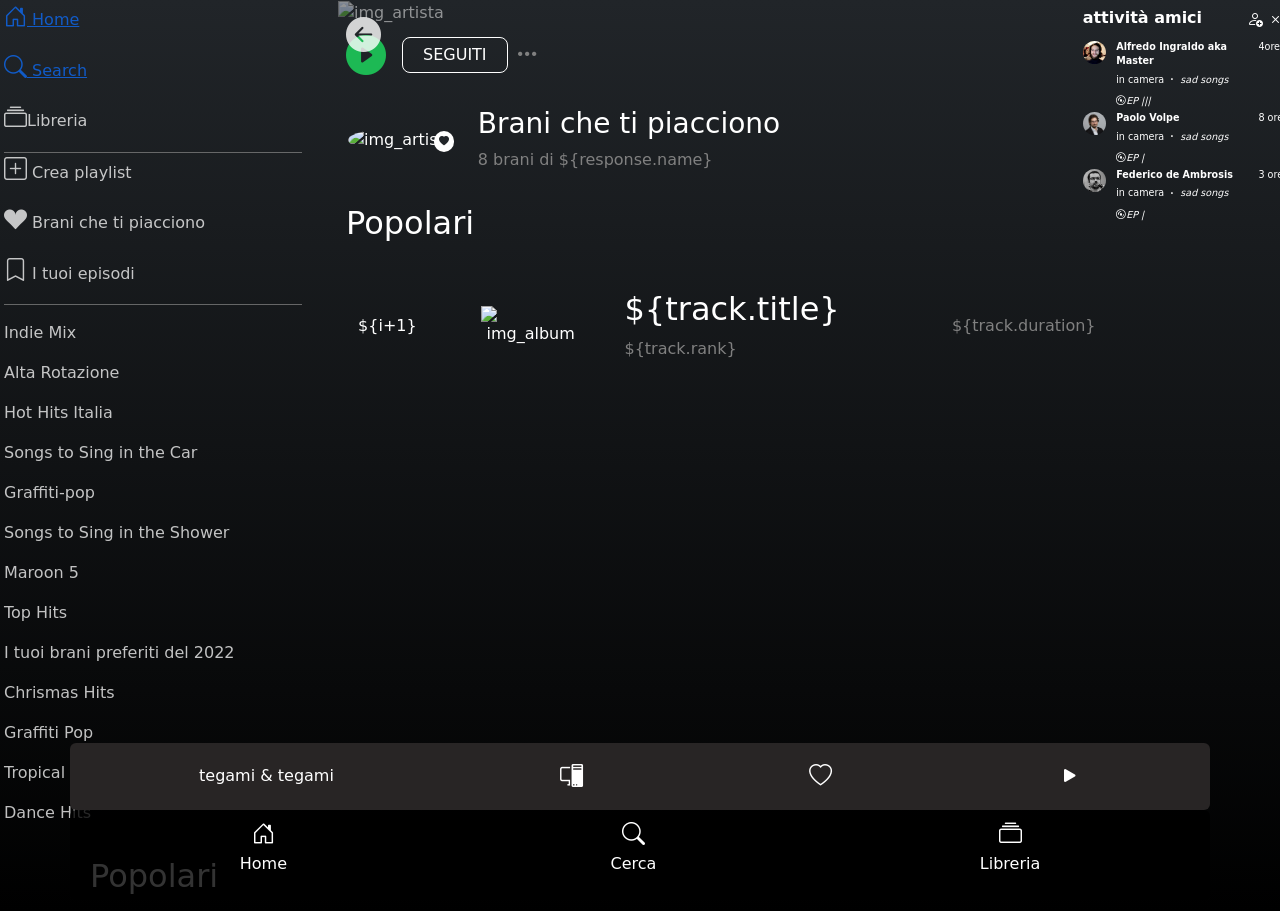
==== commit 83d93f3a: "Merge branch 'main' into Luca" ====
--- a/artist.html
+++ b/artist.html
@@ -5,49 +5,227 @@
 <meta name='viewport' content='width=device-width, initial-scale=1'>
 <title>Artist</title>
 <link href='https://cdn.jsdelivr.net/npm/bootstrap@5.2.3/dist/css/bootstrap.min.css' rel='stylesheet' integrity='sha384-rbsA2VBKQhggwzxH7pPCaAqO46MgnOM80zW1RWuH61DGLwZJEdK2Kadq2F9CUG65' crossorigin='anonymous'>
+
 <link rel="stylesheet" href="https://cdn.jsdelivr.net/npm/bootstrap-icons@1.10.2/font/bootstrap-icons.css"
 />
+
 <link rel="stylesheet" href="scss/style.css">
 </head>
 <body class="bg-dark text-white">
-   <!-- div con immagine artista -->
-   <div class="container position-relative">
-
-        <h1 class="position-absolute bottom-0 start-30">Nome Artista</h1> 
-    </div>
-
-    <!-- div  info ascoltatori mensili -->
-   <div class="container"> 
-        <p class="mx-2 mb-0 py-3">3000000 ascoltatori mensili</p> 
-    </div> 
-
-   
-   <!-- div barra icone -->
-   <div class="container d-flex justify-content-between align-items-center">
-       <div class="d-flex align-items-center align-middle">
-        <p class="mx-2">Seguiti</p>
-       <i class="bi bi-three-dots-vertical"></i>
-       </div>
-       <div class="d-flex">
-           <i class="bi bi-shuffle"></i>
-           <i class="bi bi-play-circle-fill"></i>
-   
-       </div>
-       
-   </div>
-
-   <!-- div immagine cerchio e brani che ti piacciono -->
-    <div class="container d-flex align-items-center justify-content-start">
-        <div class="position-relative">
-            
+
+  <div class ="row">
+
+    <!--parte sinistra desktop-->
+    <div class="d-none d-lg-block col-lg-3 ps-3 opacity-75" id="parte-sinistra">
+      <!--navbar in desktop-->
+      <nav id="gianfranco">
+        <a href="home.html"><p><i class="bi bi-house-door"></i> Home</p></a>
+        <a href="search.html"><p><i class="bi bi-search"></i> Search</p></a>
+        <p><i class="bi bi-collection"></i>Libreria</p>
+      </nav>
+
+      <!--parte dotto la navbar media-->
+      <div id="gianfranco">
+        <p><i class="bi bi-plus-square"></i> Crea playlist</p>
+        <p><i class="bi bi-suit-heart-fill"></i> Brani che ti piacciono</p>
+        <p><i class="bi bi-bookmark"></i> I tuoi episodi</p>
+      </div>
+
+      <div class="fs-6 mt-3">
+        <p>Indie Mix</p>
+        <p>Alta Rotazione</p>
+        <p>Hot Hits Italia</p>
+        <p>Songs to Sing in the Car</p>
+        <p>Graffiti-pop</p>
+        <p>Songs to Sing in the Shower</p>
+        <p>Maroon 5</p>
+        <p>Top Hits</p>
+        <p>I tuoi brani preferiti del 2022</p>
+        <p>Chrismas Hits</p>
+        <p>Graffiti Pop</p>
+        <p>Tropical House</p>
+        <p>Dance Hits</p>
+      </div>
+
+    </div>
+
+    <!--parte centrale(mobile)-->
+    <div class="col col-lg-7">
+
+      <!-- div con immagine artista -->
+
+      <div id="artist__header" class="artist__header container">
+
+        <!-- da inserire con innerHTML in JS in infoartista in artist.js -->
+
+        <div id="artist__arrow" onclick="history.back()"><i id="artist__arrow__color" class="bi bi-arrow-left-circle-fill"></i></div>
+        <img src="/1000x1000-000000-80-0-0.jpg" id="artist__image"  width="1000" height="1000" alt="img_artista">
+        <span id="artist__verificato" class="mx-2 mb-0 py-3"><i id="artist__verificato__icona" class="bi bi-patch-check-fill"></i><span> Artista verificato</span></span> 
+        <h1 id="artist__name">${response.name}</h1>
+        <p id="artist__ascoltatori1" class="mx-2 mb-0 py-3"> ${response.nb_fan} ascoltatori mensili</p>
+
+        <!-- ------------------>
+
+      </div>
+
+
+        <!-- div  info ascoltatori mensili -->
+      <div id="ascoltatori" class="container"> 
+            <p id="artist__ascoltatori2" class="mx-2 mb-0 py-3">${response.nb_fan} ascoltatori mensili</p> 
+      </div> 
+
+   
+        <!-- div barra icone mobile -->
+        <div id="boxicone1" class="container d-flex justify-content-between align-items-center d-lg-none">
+          <div class="d-flex align-items-center">
+            <p id="seguiti1" class="mx-2">Seguiti</p>
+            <i id="puntiverticali"class="bi bi-three-dots-vertical"></i>
+          </div>
+          <div class="d-flex align-items-center">
+              <i id="shuffle" class="bi bi-shuffle mx-2"></i>
+              <i class="d-flex justify-content-around bi bi-play-circle-fill icona_play mx-2"></i>
+          </div>
+        </div>
+
+        <!-- div barra icone desktop -->
+      <div id="boxicone2" class="container row d-flex justify-content-between align-items-center d-none d-lg-block">
+        <div class="col-2 d-flex align-items-center">
+          <i class="d-flex justify-content-around bi bi-play-circle-fill icona_play mx-2"></i>
+          <p id="seguiti2" class="mx-2">SEGUITI</p>
+          <i id="puntiorizzontali" class="bi bi-three-dots"></i>
+        </div>
+      </div>
+      
+
+      <!-- PROVA MOBILE -->
+        <!-- div immagine cerchio e brani che ti piacciono -->
+      <div id="brani_che_ti_piacciono" class="container d-flex align-items-center justify-content-star pt-3">
+
+        <!-- da inserire con innerHTML in JS in immaginecerchio in artist.js -->
+        <div id="immagine_circle" class="position-relative">
+          <img src="56x56-000000-80-0-0.jpg" class="rounded-circle" alt="img_artista">
+          <i id="immagine_circle_sfondo" class="bi bi-heart-fill position-absolute text-dark bottom-0 end-0"></i>
+        </div>
+        <!-- ------------------>
+
+        <!-- da inserire con innerHTML in JS in autorecerchio in in artist.js-->
+        <div class="ms-4 mt-3">
+          <h3>Brani che ti piacciono</h3>
+          <p id="artist__8_brani_di">8 brani di ${response.name}</p>
+        </div>
+        <!-- ------------------>
+      </div>
+
+
+      <!-- div  popolari -->
+      <div class="container"> 
+        <h2 class="mx-2 mb-0 py-3">Popolari</h2> 
+      </div> 
+ 
+    <!-- div con i brani -->
+      <div class="container" id="divBrani">
+
+        <!-- da inserire con innerHTML in JS in divdeibrani in class.js -->
+        <div class="d-flex row align-items-center justify-content-between mt-3">
+          <div class="col-2 col-lg-2 text-center">
+              <p class="mb-0">${i+1}</p>
+          </div>
+          <div id="div_immagine_cover_piccola" class="col-2 col-lg-2">
+          <img id="immagine_cover_piccola" src="56x56-000000-80-0-0.jpg" class="" alt="img_album">
+          </div>
+          <div class="col-7 col-lg-5 mt-3 ">
+              <h2 class="titoloCanzone">${track.title}</h2>
+              <p id="artist__rank">${track.rank}</p>
+          </div>
+          <div class="col-1 col-lg-1 d-lg-none">
+              <i id="puntiverticali" class="bi bi-three-dots-vertical"></i>
+          </div>
+          <div class="d-none d-lg-block col-lg-2 text-center">
+          <p id="artist__duration" class="mb-0">${track.duration}</p>
+          </div>
+          </div>
+
+          <!-- ------------------>
+      </div>
+
+    
+
+      
+      
+   
+            <!-- parte finale: display fixed -->
+        <div class="fixed-bottom d-flex flex-column d-lg-none">
+          <div class="container d-flex justify-content-around align-items-center p-3 rounded">
+            <p class="mb-0">tegami & tegami</p>
+            <i class="bi bi-pc-display"></i>
+            <i class="bi bi-heart"></i>
+            <i class="bi bi-play-fill"></i>
+          </div>
+
+          <div class="container d-flex justify-content-around rounded p-2">
+            <div class="d-flex flex-column align-items-center">
+              <i class="bi bi-house-door"></i>
+              <p>Home</p>
             </div>
-        <div class="ms-4">
-            <h3>Brani che ti piacciono</h3>
-            <p></p>
-        </div>
-    </div>
-    
-</div>
+            <div class="d-flex flex-column align-items-center">
+              <i class="bi bi-search"></i>
+              <p>Cerca</p>
+            </div>
+            <div class="d-flex flex-column align-items-center">
+              <i class="bi bi-collection"></i>
+              <p>Libreria</p>
+            </div>
+          </div>
+        </div>
+      </div>
+      <!--parte laterale amici-->
+    <aside id="right" class="d-none d-lg-block col-lg-2 px-2 mt-2">
+
+      <section id="attivita">
+        <h6 class="m-0"><strong>attività amici</strong></h6>
+        <span>
+          <i class="bi bi-person-add"></i>
+          <i class="bi bi-x"></i>
+        </span>
+      </section>
+      <section class="persona">
+        <div class="col-2">
+          <img src="img/alfredoingraldo.jpeg" alt="foto profilo">
+        </div>
+        <div class="col-8 tizio">
+          <p class="mb-1"> <strong>Alfredo Ingraldo aka Master</strong> </p>
+          <p class="m-0"> in camera <i class="bi bi-dot"> sad songs</i> </p>
+          <i class="bi bi-disc ">EP |||</i>
+        </div>
+        <div class="col-2 ps-2">
+          <p> 4ore</p>
+        </div>
+        <div class="col-2">
+          <img src="img/andreamiriello.jpeg" alt="foto profilo">
+        </div>
+        <div class="col-8 tizio">
+          <p class="mb-1"> <strong>Paolo Volpe</strong> </p>
+          <p class="m-0"> in camera <i class="bi bi-dot"> sad songs</i> </p>
+          <i class="bi bi-disc ">EP |</i>
+        </div>
+        <div class="col-2 ps-2">
+          <p> 8 ore</p>
+        </div>
+        <div class="col-2">
+          <img src="img/Federicodeangelis.jpg" alt="Federico de Ambrosis">
+        </div>
+        <div class="col-8 tizio">
+          <p class="mb-1"> <strong>Federico de Ambrosis</strong> </p>
+          <p class="m-0"> in camera <i class="bi bi-dot"> sad songs</i> </p>
+          <i class="bi bi-disc ">EP |</i>
+        </div>
+        <div class="col-2 ps-2">
+          <p>3 ore</p>
+        </div>
+      </section>
+    </aside>
+    </div>
+
 
  <!-- div  popolari -->
  <div class="container"> 
@@ -85,6 +263,7 @@
     </div>
   </div>
 
+
     
 <script src='https://cdn.jsdelivr.net/npm/bootstrap@5.2.3/dist/js/bootstrap.bundle.min.js' integrity='sha384-kenU1KFdBIe4zVF0s0G1M5b4hcpxyD9F7jL+jjXkk+Q2h455rYXK/7HAuoJl+0I4' crossorigin='anonymous'>
 </script>
--- a/scss/style.css
+++ b/scss/style.css
@@ -1,4 +1,5 @@
 @charset "UTF-8";
+
 /*canzone in modalità desktop*/
 #player {
   width: 100%;
@@ -203,6 +204,7 @@
   background-color: white;
 }
 
+
 /*togliere lo scroll laterale*/
 body {
   overflow-x: hidden;
@@ -245,6 +247,7 @@
   display: flex;
   justify-content: space-between;
   flex-wrap: wrap;
+
   /*impostazioni di ogni album*/
 }
 .mobile .album {
@@ -253,6 +256,7 @@
   /*imopstazioni testo laterale degli album*/
 }
 @media screen and (min-width: 992px) {
+
   .mobile .album {
     display: block;
   }
@@ -283,17 +287,21 @@
 .mobile img {
   max-width: 100%;
 }
-@media screen and (min-width: 992px) {
+
+@media screen and (min-width: 992px) {
+
   .mobile img {
     max-width: 100%;
   }
 }
 
 /*impostazioni attività amici*/
+
 #right {
   /*impostazioni attività side bar destra*/
   /*impostazioni di ogni amico*/
 }
+
 #right #amici {
   justify-content: flex-end;
 }
@@ -305,6 +313,8 @@
 #right #attivita i {
   font-size: 16px;
 }
+
+
 #right .persona {
   display: flex;
   justify-content: between;
@@ -320,6 +330,7 @@
 }
 
 /*pagina search*/
+
 /*indicazione generale*/
 #div-search {
   text-align: center;
@@ -414,6 +425,7 @@
 .bottom {
   height: 150px;
 
+
 }
 
 .freccia_indietro_album {
@@ -436,4 +448,213 @@
 body {
   background: linear-gradient(180deg, rgb(33, 37, 41), black);
 
+}
+
+.artist__header {
+  position: relative;
+}
+
+#artist__arrow {
+  position: absolute;
+  top: 10px;
+  left: 20px;
+  z-index: 1;
+}
+
+#artist__arrow__color {
+  color: rgba(255, 255, 255, 0.8);
+  font-size: 35px;
+}
+
+#artist__image {
+  height: 100%;
+  width: 100%;
+  -o-object-fit: cover;
+     object-fit: cover;
+  -o-object-position: center;
+     object-position: center;
+  opacity: 0.5;
+}
+@media screen and (min-width: 992px) {
+  #artist__image {
+    -o-object-fit: cover;
+       object-fit: cover;
+    -o-object-position: center;
+       object-position: center;
+    height: 300px;
+    width: 550px;
+    opacity: 0.5;
+  }
+}
+@media screen and (min-width: 1000px) {
+  #artist__image {
+    -o-object-fit: cover;
+       object-fit: cover;
+    -o-object-position: center;
+       object-position: center;
+    height: 300px;
+    width: 570px;
+    opacity: 0.5;
+  }
+}
+
+#artist__name {
+  font-size: 50px;
+  position: absolute;
+  bottom: 70px;
+  left: 30px;
+}
+@media screen and (min-width: 992px) {
+  #artist__name {
+    font-size: 50px;
+  }
+}
+
+#artist__ascoltatori1 {
+  margin-top: 2px;
+  margin-bottom: 0px;
+  position: absolute;
+  bottom: 10px;
+  left: 30px;
+}
+@media screen and (max-width: 992px) {
+  #artist__ascoltatori1 {
+    display: none;
+  }
+}
+@media screen and (min-width: 992px) {
+  #artist__ascoltatori1 {
+    font-size: 20px;
+  }
+}
+
+#artist__ascoltatori2 {
+  margin-top: 2px;
+  margin-bottom: 0px;
+  color: grey;
+}
+@media screen and (min-width: 992px) {
+  #artist__ascoltatori2 {
+    display: none;
+  }
+}
+
+#artist__verificato {
+  margin-top: 2px;
+  margin-bottom: 0px;
+  position: absolute;
+  bottom: 120px;
+  left: 30px;
+}
+@media screen and (max-width: 992px) {
+  #artist__verificato {
+    display: none;
+  }
+}
+@media screen and (min-width: 992px) {
+  #artist__verificato {
+    font-size: 20px;
+  }
+}
+
+#artist__verificato__icona {
+  color: #2596be;
+}
+@media screen and (max-width: 992px) {
+  #artist__verificato__icona {
+    display: none;
+  }
+}
+@media screen and (min-width: 992px) {
+  #artist__verificato__icona {
+    font-size: 20px;
+  }
+}
+
+#boxicone1 {
+  margin-bottom: 3px;
+}
+@media screen and (min-width: 992px) {
+  #boxicone1 {
+    display: none;
+  }
+}
+
+#seguiti1 {
+  margin: auto;
+  border-color: rgba(255, 255, 255, 0.2);
+  border: 0.2px solid;
+  border-radius: 15px;
+  padding-top: 5px;
+  padding-bottom: 5px;
+  padding-left: 8px;
+  padding-right: 8px;
+}
+
+#puntiverticali {
+  margin-left: 10px;
+  color: grey;
+}
+#puntiverticali:hover {
+  color: green;
+}
+
+#shuffle:hover {
+  color: green;
+}
+
+#boxicone2 {
+  margin-top: 10px;
+}
+@media screen and (max-width: 992px) {
+  #boxicone2 {
+    display: none;
+  }
+}
+
+#seguiti2 {
+  margin: auto;
+  border-color: rgba(255, 255, 255, 0.2);
+  border: 0.2px solid;
+  border-radius: 8px;
+  padding-top: 5px;
+  padding-bottom: 5px;
+  padding-left: 20px;
+  padding-right: 20px;
+}
+
+#puntiorizzontali {
+  color: grey;
+}
+#puntiorizzontali:hover {
+  color: green;
+}
+
+#immagine_circle {
+  padding-left: 10px;
+}
+#immagine_circle #immagine_circle_sfondo {
+  background-color: white;
+  border-radius: 10px;
+  padding: 3px;
+  padding-right: 5px;
+  padding-left: 5px;
+  font-size: 10px;
+}
+
+#artist__8_brani_di {
+  color: grey;
+}
+
+#artist__rank {
+  color: grey;
+}
+
+#artist__duration {
+  color: grey;
+}
+
+#div_immagine_cover_piccola {
+  text-align: center;
+
 }/*# sourceMappingURL=style.css.map */
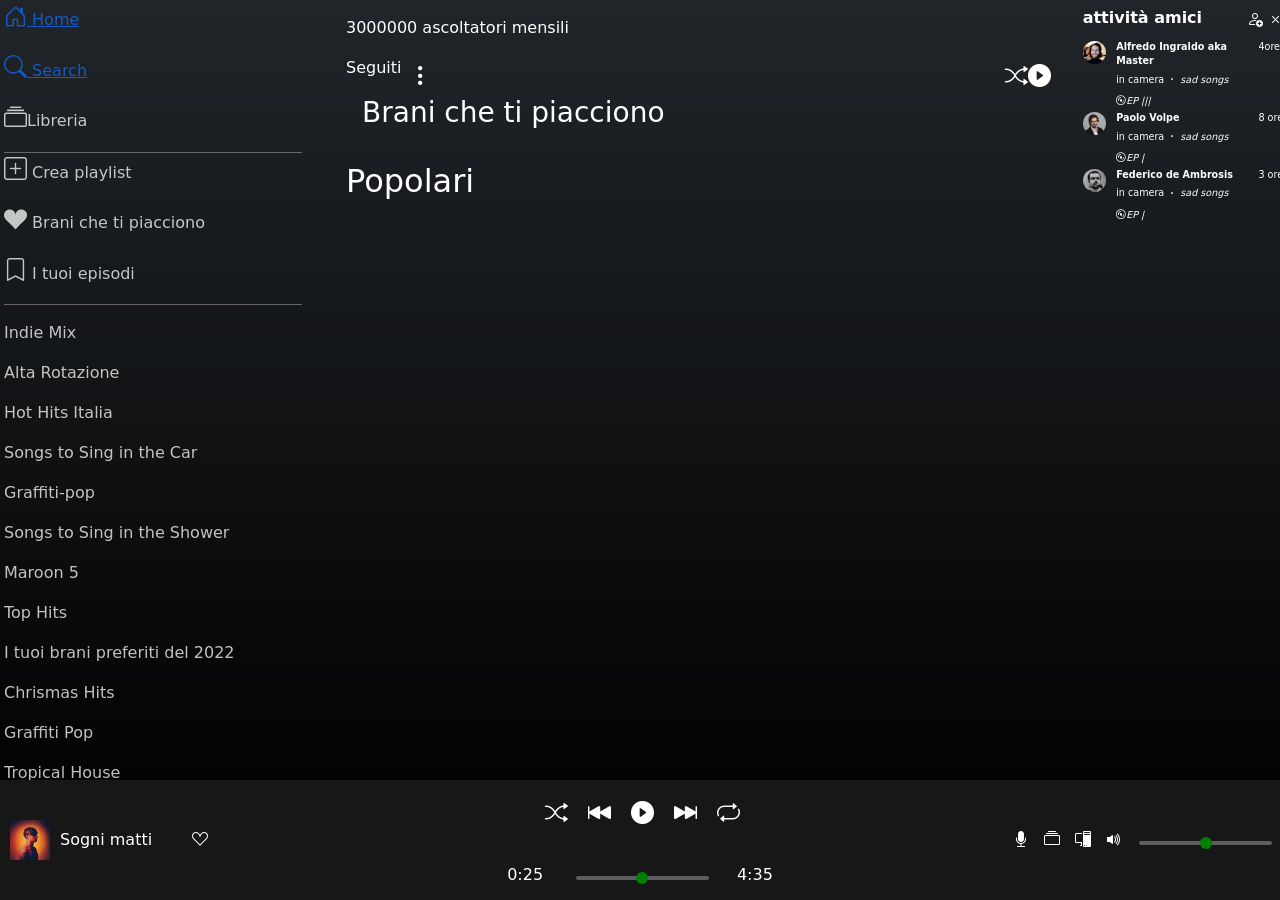
==== commit ca75d15e: "aggionamento da cui dovete fare pull" ====
--- a/artist.html
+++ b/artist.html
@@ -5,266 +5,233 @@
 <meta name='viewport' content='width=device-width, initial-scale=1'>
 <title>Artist</title>
 <link href='https://cdn.jsdelivr.net/npm/bootstrap@5.2.3/dist/css/bootstrap.min.css' rel='stylesheet' integrity='sha384-rbsA2VBKQhggwzxH7pPCaAqO46MgnOM80zW1RWuH61DGLwZJEdK2Kadq2F9CUG65' crossorigin='anonymous'>
-
 <link rel="stylesheet" href="https://cdn.jsdelivr.net/npm/bootstrap-icons@1.10.2/font/bootstrap-icons.css"
 />
-
 <link rel="stylesheet" href="scss/style.css">
 </head>
 <body class="bg-dark text-white">
 
-  <div class ="row">
-
-    <!--parte sinistra desktop-->
-    <div class="d-none d-lg-block col-lg-3 ps-3 opacity-75" id="parte-sinistra">
-      <!--navbar in desktop-->
-      <nav id="gianfranco">
-        <a href="home.html"><p><i class="bi bi-house-door"></i> Home</p></a>
-        <a href="search.html"><p><i class="bi bi-search"></i> Search</p></a>
-        <p><i class="bi bi-collection"></i>Libreria</p>
-      </nav>
-
-      <!--parte dotto la navbar media-->
-      <div id="gianfranco">
-        <p><i class="bi bi-plus-square"></i> Crea playlist</p>
-        <p><i class="bi bi-suit-heart-fill"></i> Brani che ti piacciono</p>
-        <p><i class="bi bi-bookmark"></i> I tuoi episodi</p>
+<div class="row">
+
+  <!--parte sinistra desktop-->
+  <div class="d-none d-lg-block col col-lg-3 ps-3 opacity-75" id="parte-sinistra">
+    <!--navbar in desktop-->
+    <nav id="gianfranco">
+      <a href="home.html"><p><i class="bi bi-house-door"></i> Home</p></a>
+      <a href="search.html"><p><i class="bi bi-search"></i> Search</p></a>
+      <p><i class="bi bi-collection"></i>Libreria</p>
+    </nav>
+
+    <!--parte dotto la navbar media-->
+    <div id="gianfranco">
+      <p><i class="bi bi-plus-square"></i> Crea playlist</p>
+      <p><i class="bi bi-suit-heart-fill"></i> Brani che ti piacciono</p>
+      <p><i class="bi bi-bookmark"></i> I tuoi episodi</p>
+    </div>
+
+    <div class="fs-6 mt-3">
+      <p>Indie Mix</p>
+      <p>Alta Rotazione</p>
+      <p>Hot Hits Italia</p>
+      <p>Songs to Sing in the Car</p>
+      <p>Graffiti-pop</p>
+      <p>Songs to Sing in the Shower</p>
+      <p>Maroon 5</p>
+      <p>Top Hits</p>
+      <p>I tuoi brani preferiti del 2022</p>
+      <p>Chrismas Hits</p>
+      <p>Graffiti Pop</p>
+      <p>Tropical House</p>
+      <p>Dance Hits</p>
+    </div>
+
+  </div>
+
+<!-- blocco centrale -->
+  <div id="divBloccoCentrale" class="col col-lg-7">
+  <!-- info artista -->
+  <div>
+<!-- div con immagine artista -->
+<div id="infoArtista" class="container position-relative">
+ 
+  <h1 class="position-absolute bottom-0 start-30">Nome Artista</h1> 
+</div>
+
+<!-- div  info ascoltatori mensili -->
+<div id="ascoltatori" class="container"> 
+  <p class="mx-2 mb-0 py-3">3000000 ascoltatori mensili</p> 
+</div> 
+
+
+<!-- div barra icone -->
+<div id="barraIcone" class="container d-flex justify-content-between align-items-center">
+ <div class="d-flex align-items-center align-middle">
+  <p class="mx-2">Seguiti</p>
+ <i class="bi bi-three-dots-vertical"></i>
+ </div>
+ <div class="d-flex">
+     <i class="bi bi-shuffle"></i>
+     <i class="bi bi-play-circle-fill"></i>
+
+ </div>
+ 
+</div>
+
+<!-- div immagine cerchio e brani che ti piacciono -->
+<div id ="immagineCerchio" class="container d-flex align-items-center justify-content-start">
+  <div class="position-relative">
+      
       </div>
-
-      <div class="fs-6 mt-3">
-        <p>Indie Mix</p>
-        <p>Alta Rotazione</p>
-        <p>Hot Hits Italia</p>
-        <p>Songs to Sing in the Car</p>
-        <p>Graffiti-pop</p>
-        <p>Songs to Sing in the Shower</p>
-        <p>Maroon 5</p>
-        <p>Top Hits</p>
-        <p>I tuoi brani preferiti del 2022</p>
-        <p>Chrismas Hits</p>
-        <p>Graffiti Pop</p>
-        <p>Tropical House</p>
-        <p>Dance Hits</p>
-      </div>
-
-    </div>
-
-    <!--parte centrale(mobile)-->
-    <div class="col col-lg-7">
-
-      <!-- div con immagine artista -->
-
-      <div id="artist__header" class="artist__header container">
-
-        <!-- da inserire con innerHTML in JS in infoartista in artist.js -->
-
-        <div id="artist__arrow" onclick="history.back()"><i id="artist__arrow__color" class="bi bi-arrow-left-circle-fill"></i></div>
-        <img src="/1000x1000-000000-80-0-0.jpg" id="artist__image"  width="1000" height="1000" alt="img_artista">
-        <span id="artist__verificato" class="mx-2 mb-0 py-3"><i id="artist__verificato__icona" class="bi bi-patch-check-fill"></i><span> Artista verificato</span></span> 
-        <h1 id="artist__name">${response.name}</h1>
-        <p id="artist__ascoltatori1" class="mx-2 mb-0 py-3"> ${response.nb_fan} ascoltatori mensili</p>
-
-        <!-- ------------------>
-
-      </div>
-
-
-        <!-- div  info ascoltatori mensili -->
-      <div id="ascoltatori" class="container"> 
-            <p id="artist__ascoltatori2" class="mx-2 mb-0 py-3">${response.nb_fan} ascoltatori mensili</p> 
-      </div> 
-
-   
-        <!-- div barra icone mobile -->
-        <div id="boxicone1" class="container d-flex justify-content-between align-items-center d-lg-none">
-          <div class="d-flex align-items-center">
-            <p id="seguiti1" class="mx-2">Seguiti</p>
-            <i id="puntiverticali"class="bi bi-three-dots-vertical"></i>
-          </div>
-          <div class="d-flex align-items-center">
-              <i id="shuffle" class="bi bi-shuffle mx-2"></i>
-              <i class="d-flex justify-content-around bi bi-play-circle-fill icona_play mx-2"></i>
-          </div>
-        </div>
-
-        <!-- div barra icone desktop -->
-      <div id="boxicone2" class="container row d-flex justify-content-between align-items-center d-none d-lg-block">
-        <div class="col-2 d-flex align-items-center">
-          <i class="d-flex justify-content-around bi bi-play-circle-fill icona_play mx-2"></i>
-          <p id="seguiti2" class="mx-2">SEGUITI</p>
-          <i id="puntiorizzontali" class="bi bi-three-dots"></i>
-        </div>
-      </div>
-      
-
-      <!-- PROVA MOBILE -->
-        <!-- div immagine cerchio e brani che ti piacciono -->
-      <div id="brani_che_ti_piacciono" class="container d-flex align-items-center justify-content-star pt-3">
-
-        <!-- da inserire con innerHTML in JS in immaginecerchio in artist.js -->
-        <div id="immagine_circle" class="position-relative">
-          <img src="56x56-000000-80-0-0.jpg" class="rounded-circle" alt="img_artista">
-          <i id="immagine_circle_sfondo" class="bi bi-heart-fill position-absolute text-dark bottom-0 end-0"></i>
-        </div>
-        <!-- ------------------>
-
-        <!-- da inserire con innerHTML in JS in autorecerchio in in artist.js-->
-        <div class="ms-4 mt-3">
-          <h3>Brani che ti piacciono</h3>
-          <p id="artist__8_brani_di">8 brani di ${response.name}</p>
-        </div>
-        <!-- ------------------>
-      </div>
-
-
-      <!-- div  popolari -->
-      <div class="container"> 
-        <h2 class="mx-2 mb-0 py-3">Popolari</h2> 
-      </div> 
- 
-    <!-- div con i brani -->
-      <div class="container" id="divBrani">
-
-        <!-- da inserire con innerHTML in JS in divdeibrani in class.js -->
-        <div class="d-flex row align-items-center justify-content-between mt-3">
-          <div class="col-2 col-lg-2 text-center">
-              <p class="mb-0">${i+1}</p>
-          </div>
-          <div id="div_immagine_cover_piccola" class="col-2 col-lg-2">
-          <img id="immagine_cover_piccola" src="56x56-000000-80-0-0.jpg" class="" alt="img_album">
-          </div>
-          <div class="col-7 col-lg-5 mt-3 ">
-              <h2 class="titoloCanzone">${track.title}</h2>
-              <p id="artist__rank">${track.rank}</p>
-          </div>
-          <div class="col-1 col-lg-1 d-lg-none">
-              <i id="puntiverticali" class="bi bi-three-dots-vertical"></i>
-          </div>
-          <div class="d-none d-lg-block col-lg-2 text-center">
-          <p id="artist__duration" class="mb-0">${track.duration}</p>
-          </div>
-          </div>
-
-          <!-- ------------------>
-      </div>
-
+  <div class="ms-4">
+      <h3>Brani che ti piacciono</h3>
+      <p id="autoreCerchio"></p>
+  </div>
+</div>
+
+<!-- div  popolari -->
+<div class="container"> 
+<h2 class="mx-2 mb-0 py-3">Popolari</h2> 
+</div> 
+
+
+
+  </div>
     
-
-      
-      
-   
-            <!-- parte finale: display fixed -->
-        <div class="fixed-bottom d-flex flex-column d-lg-none">
-          <div class="container d-flex justify-content-around align-items-center p-3 rounded">
-            <p class="mb-0">tegami & tegami</p>
-            <i class="bi bi-pc-display"></i>
-            <i class="bi bi-heart"></i>
-            <i class="bi bi-play-fill"></i>
-          </div>
-
-          <div class="container d-flex justify-content-around rounded p-2">
-            <div class="d-flex flex-column align-items-center">
-              <i class="bi bi-house-door"></i>
-              <p>Home</p>
-            </div>
-            <div class="d-flex flex-column align-items-center">
-              <i class="bi bi-search"></i>
-              <p>Cerca</p>
-            </div>
-            <div class="d-flex flex-column align-items-center">
-              <i class="bi bi-collection"></i>
-              <p>Libreria</p>
-            </div>
-          </div>
-        </div>
-      </div>
-      <!--parte laterale amici-->
-    <aside id="right" class="d-none d-lg-block col-lg-2 px-2 mt-2">
-
-      <section id="attivita">
-        <h6 class="m-0"><strong>attività amici</strong></h6>
-        <span>
-          <i class="bi bi-person-add"></i>
-          <i class="bi bi-x"></i>
-        </span>
-      </section>
-      <section class="persona">
-        <div class="col-2">
-          <img src="img/alfredoingraldo.jpeg" alt="foto profilo">
-        </div>
-        <div class="col-8 tizio">
-          <p class="mb-1"> <strong>Alfredo Ingraldo aka Master</strong> </p>
-          <p class="m-0"> in camera <i class="bi bi-dot"> sad songs</i> </p>
-          <i class="bi bi-disc ">EP |||</i>
-        </div>
-        <div class="col-2 ps-2">
-          <p> 4ore</p>
-        </div>
-        <div class="col-2">
-          <img src="img/andreamiriello.jpeg" alt="foto profilo">
-        </div>
-        <div class="col-8 tizio">
-          <p class="mb-1"> <strong>Paolo Volpe</strong> </p>
-          <p class="m-0"> in camera <i class="bi bi-dot"> sad songs</i> </p>
-          <i class="bi bi-disc ">EP |</i>
-        </div>
-        <div class="col-2 ps-2">
-          <p> 8 ore</p>
-        </div>
-        <div class="col-2">
-          <img src="img/Federicodeangelis.jpg" alt="Federico de Ambrosis">
-        </div>
-        <div class="col-8 tizio">
-          <p class="mb-1"> <strong>Federico de Ambrosis</strong> </p>
-          <p class="m-0"> in camera <i class="bi bi-dot"> sad songs</i> </p>
-          <i class="bi bi-disc ">EP |</i>
-        </div>
-        <div class="col-2 ps-2">
-          <p>3 ore</p>
-        </div>
-      </section>
-    </aside>
-    </div>
-
-
- <!-- div  popolari -->
- <div class="container"> 
-    <h2 class="mx-2 mb-0 py-3">Popolari</h2> 
-</div> 
-   
-   <!-- div con i brani -->
-   <div class="container" id="divBrani">
-   
+ 
+ <!-- div con i brani -->
+ <div class="container" id="divBrani">
+ </div>
+ 
+ <!-- div per  spazio -->
+ <div style="height:150px">
+ </div>
+ 
+ <!-- parte finale: display fixed -->
+ <div id="parteFinale" class="d-lg-none fixed-bottom d-flex flex-column">
+ <div class="container d-flex justify-content-around align-items-center p-3 rounded" >
+   <p class="mb-0" id="testoCanzoneCorrente">tegami & tegami</p>
+   <i class="bi bi-pc-display"></i>
+   <i class="bi bi-heart"></i>
+   <i class="bi bi-play-fill"></i>
+ </div>
+ 
+ <div class="container d-flex justify-content-around rounded p-2">
+   <div class="d-flex flex-column align-items-center">
+     <i class="bi bi-house-door"></i>
+     <p>Home</p>
    </div>
-   
-    <!-- parte finale: display fixed -->
-  
-  <div class="fixed-bottom d-flex flex-column">
-    <div class="container d-flex justify-content-around align-items-center p-3 rounded" >
-      <p class="mb-0" id="testoCanzoneCorrente">tegami & tegami</p>
-      <i class="bi bi-pc-display"></i>
-      <i class="bi bi-heart"></i>
-      <i class="bi bi-play-fill"></i>
-    </div>
-
-    <div class="container d-flex justify-content-around rounded p-2">
-      <div class="d-flex flex-column align-items-center">
-        <i class="bi bi-house-door"></i>
-        <p>Home</p>
-      </div>
-      <div class="d-flex flex-column align-items-center">
-        <i class="bi bi-search"></i>
-        <p>Cerca</p>
-      </div>
-      <div class="d-flex flex-column align-items-center">
-        <i class="bi bi-collection"></i>
-        <p>Libreria</p>
-      </div>
-    </div>
-  </div>
-
-
-    
+   <div class="d-flex flex-column align-items-center">
+     <i class="bi bi-search"></i>
+     <p>Cerca</p>
+   </div>
+   <div class="d-flex flex-column align-items-center">
+     <i class="bi bi-collection"></i>
+     <p>Libreria</p>
+   </div>
+ </div>
+ </div>
+ 
+  </div>
+ 
+ <!--parte laterale amici-->
+ <aside id="right" class="d-none d-lg-block col-lg-2 px-2 mt-2">
+
+
+  <section id="attivita">
+    <h6 class="m-0"><strong>attività amici</strong></h6>
+    <span>
+      <i class="bi bi-person-add"></i>
+      <i class="bi bi-x"></i>
+    </span>
+  </section>
+  <section class="persona">
+    <div class="col-2">
+      <img src="img/alfredoingraldo.jpeg" alt="foto profilo">
+    </div>
+    <div class="col-8 tizio">
+      <p class="mb-1"> <strong>Alfredo Ingraldo aka Master</strong> </p>
+      <p class="m-0"> in camera <i class="bi bi-dot"> sad songs</i> </p>
+      <i class="bi bi-disc ">EP |||</i>
+    </div>
+    <div class="col-2 ps-2">
+      <p> 4ore</p>
+    </div>
+    <div class="col-2">
+      <img src="img/andreamiriello.jpeg" alt="foto profilo">
+    </div>
+    <div class="col-8 tizio">
+      <p class="mb-1"> <strong>Paolo Volpe</strong> </p>
+      <p class="m-0"> in camera <i class="bi bi-dot"> sad songs</i> </p>
+      <i class="bi bi-disc ">EP |</i>
+    </div>
+    <div class="col-2 ps-2">
+      <p> 8 ore</p>
+    </div>
+    <div class="col-2">
+      <img src="img/Federicodeangelis.jpg" alt="Federico de Ambrosis">
+    </div>
+    <div class="col-8 tizio">
+      <p class="mb-1"> <strong>Federico de Ambrosis</strong> </p>
+      <p class="m-0"> in camera <i class="bi bi-dot"> sad songs</i> </p>
+      <i class="bi bi-disc ">EP |</i>
+    </div>
+    <div class="col-2 ps-2">
+      <p>3 ore</p>
+    </div>
+  </section>
+</aside>
+
+</div>
+
+<!--barra di riproduzione in modalità desktop-->
+<footer id="player" class="d-none d-lg-flex col-12 container-fluid text-white">
+
+  <!--album in corso-->
+  <div class="album-playing-container col-2">
+    <img src="img/X2.jpeg" alt="canzone" class="pointer">
+    <div class="album-name">
+      <a href="#">Sogni matti</a>
+    </div>
+    <div class="icone-player">
+      <a href="#"><i class="bi bi-suit-heart text-white"></i></i></a>
+    </div>
+  </div>
+ 
+  <!--controller player-->
+  <div class="player-controller-container col-8">
+    <div class="player-controller">
+      <ul>
+        <li><a href="#"><i class="bi bi-shuffle"></i></a></li>
+        <li><a href="#"><i class="bi bi-skip-backward-fill"></i></a></li>
+        <li id="playCircle"><a href="#"><i class="bi bi-play-circle-fill"></i></a></li>
+        <li><a href="#"><i class="bi bi-skip-forward-fill"></i></a></li>
+        <li> <a href="#"><i class="bi bi-repeat"></i></a></li>
+      </ul>
+    </div>
+    <div class="progressbar-and-number">
+      <span class="song-progress">0:25</span>
+      <span>
+        <input type="range" />
+      </span>
+      <span class="song-duration">4:35</span>
+    </div>
+  </div>
+
+  <!--controller di destra-->
+  <div class="right-controller-container col-2">
+    <div class="right-controller">
+      <a href="#"><i class="bi bi-mic-fill text-white"></i></a>
+      <a href="#"><i class="bi bi-collection text-white"></i></a>
+      <a href="#"><i class="bi bi-pc-display text-white"></i></a>
+      <a href="#"><i class="bi bi-volume-up-fill text-white"></i></a>
+    </div>
+    <div>
+      <input type="range" />
+    </div>
+  </div>
+  </div>
+</footer>
+
 <script src='https://cdn.jsdelivr.net/npm/bootstrap@5.2.3/dist/js/bootstrap.bundle.min.js' integrity='sha384-kenU1KFdBIe4zVF0s0G1M5b4hcpxyD9F7jL+jjXkk+Q2h455rYXK/7HAuoJl+0I4' crossorigin='anonymous'>
 </script>
 <script src="JS/artist.js" type="module"></script>
--- a/scss/style.css
+++ b/scss/style.css
@@ -425,7 +425,6 @@
 .bottom {
   height: 150px;
 
-
 }
 
 .freccia_indietro_album {
@@ -447,8 +446,18 @@
 
 body {
   background: linear-gradient(180deg, rgb(33, 37, 41), black);
-
-}
+}
+
+#riga_album {
+  width: 92%;
+  display: flex;
+  align-items: center;
+  margin-left: 4%;
+  margin-right: 4%;
+}
+
+
+
 
 .artist__header {
   position: relative;
@@ -657,4 +666,5 @@
 #div_immagine_cover_piccola {
   text-align: center;
 
+
 }/*# sourceMappingURL=style.css.map */
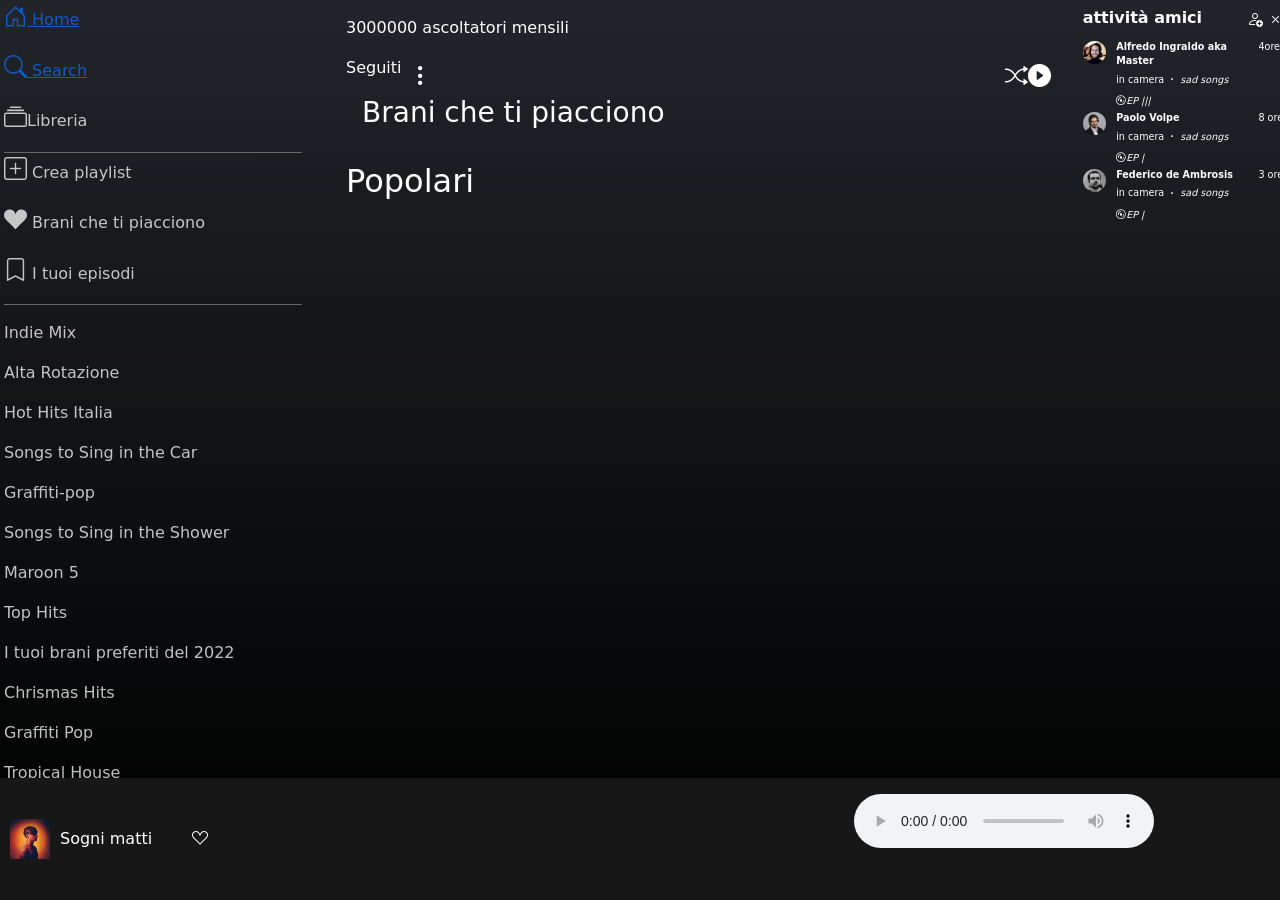
==== commit 0b9ea2b9: "aggiornamento master" ====
--- a/artist.html
+++ b/artist.html
@@ -197,39 +197,23 @@
     </div>
   </div>
  
-  <!--controller player-->
+    <!--controller player-->
   <div class="player-controller-container col-8">
-    <div class="player-controller">
-      <ul>
-        <li><a href="#"><i class="bi bi-shuffle"></i></a></li>
-        <li><a href="#"><i class="bi bi-skip-backward-fill"></i></a></li>
-        <li id="playCircle"><a href="#"><i class="bi bi-play-circle-fill"></i></a></li>
-        <li><a href="#"><i class="bi bi-skip-forward-fill"></i></a></li>
-        <li> <a href="#"><i class="bi bi-repeat"></i></a></li>
-      </ul>
-    </div>
-    <div class="progressbar-and-number">
-      <span class="song-progress">0:25</span>
-      <span>
-        <input type="range" />
-      </span>
-      <span class="song-duration">4:35</span>
-    </div>
-  </div>
-
-  <!--controller di destra-->
-  <div class="right-controller-container col-2">
-    <div class="right-controller">
-      <a href="#"><i class="bi bi-mic-fill text-white"></i></a>
-      <a href="#"><i class="bi bi-collection text-white"></i></a>
-      <a href="#"><i class="bi bi-pc-display text-white"></i></a>
-      <a href="#"><i class="bi bi-volume-up-fill text-white"></i></a>
-    </div>
-    <div>
-      <input type="range" />
-    </div>
-  </div>
-  </div>
+      <div class="player-controller">
+        <figure>
+      <audio id="Audio"
+      controls
+      src="https://cdns-preview-e.dzcdn.net/stream/c-e9efed3d51251e303be3516aed93edc2-4.mp3"
+      >
+          <a href="https://cdns-preview-e.dzcdn.net/stream/c-e9efed3d51251e303be3516aed93edc2-4.mp3"
+          >
+              Download audio
+          </a>
+  </audio>
+      </figure>
+    </div>
+  </div>
+
 </footer>
 
 <script src='https://cdn.jsdelivr.net/npm/bootstrap@5.2.3/dist/js/bootstrap.bundle.min.js' integrity='sha384-kenU1KFdBIe4zVF0s0G1M5b4hcpxyD9F7jL+jjXkk+Q2h455rYXK/7HAuoJl+0I4' crossorigin='anonymous'>
--- a/scss/style.css
+++ b/scss/style.css
@@ -1,5 +1,4 @@
 @charset "UTF-8";
-
 /*canzone in modalità desktop*/
 #player {
   width: 100%;
@@ -204,7 +203,6 @@
   background-color: white;
 }
 
-
 /*togliere lo scroll laterale*/
 body {
   overflow-x: hidden;
@@ -242,189 +240,8 @@
   border-radius: 10px;
 }
 
-/*secondi album in basso del main*/
-.mobile {
-  display: flex;
-  justify-content: space-between;
-  flex-wrap: wrap;
-
-  /*impostazioni di ogni album*/
-}
-.mobile .album {
-  display: flex;
-  /*icone sotto foto degli album*/
-  /*imopstazioni testo laterale degli album*/
-}
-@media screen and (min-width: 992px) {
-
-  .mobile .album {
-    display: block;
-  }
-}
-.mobile .album .icone-sotto-album {
-  justify-content: space-between;
-  display: flex;
-  flex-direction: row;
-}
-.mobile .album .testo {
-  padding-left: 15px;
-}
-.mobile .album .testo :nth-child(2) {
-  font-weight: bold;
-}
-.mobile .album .testo :nth-child(3) {
-  align-self: flex-end;
-  margin-top: 40%;
-}
-.mobile .album div {
-  width: 100%;
-  display: flex;
-  flex-direction: column;
-}
-.mobile .album div p {
-  text-align: left;
-}
-.mobile img {
-  max-width: 100%;
-}
-
-@media screen and (min-width: 992px) {
-
-  .mobile img {
-    max-width: 100%;
-  }
-}
-
-/*impostazioni attività amici*/
-
-#right {
-  /*impostazioni attività side bar destra*/
-  /*impostazioni di ogni amico*/
-}
-
-#right #amici {
-  justify-content: flex-end;
-}
-#right #attivita {
-  display: flex;
-  justify-content: space-between;
-  margin-bottom: 0.5rem;
-}
-#right #attivita i {
-  font-size: 16px;
-}
-
-
-#right .persona {
-  display: flex;
-  justify-content: between;
-  flex-wrap: wrap;
-}
-#right .persona p,
-#right .persona i {
-  font-size: 0.6rem;
-}
-#right .persona img {
-  border-radius: 50%;
-  width: 70%;
-}
-
-/*pagina search*/
-
-/*indicazione generale*/
-#div-search {
-  text-align: center;
-  margin-bottom: 150px;
-  /*impostazioni card search*/
-}
-#div-search #carte-search {
-  font-size: 20px;
-  font-weight: bold;
-  /*impostazioni foto card search*/
-  /*impostazioni div card*/
-  /*suddivisione colori dei div card search*/
-}
-#div-search #carte-search picture {
-  position: relative;
-  left: 116%;
-}
-@media screen and (min-width: 600px) {
-  #div-search #carte-search picture {
-    left: 107%;
-  }
-}
-@media screen and (min-width: 900px) {
-  #div-search #carte-search picture {
-    left: 105%;
-  }
-}
-#div-search #carte-search picture img {
-  position: absolute;
-  right: 0px;
-  width: 5.3rem;
-  transform: rotate(30deg);
-}
-@media screen and (min-width: 600px) {
-  #div-search #carte-search picture img {
-    max-width: 5.5rem;
-  }
-}
-#div-search #carte-search div {
-  margin: 3%;
-  height: 130px;
-  border-radius: 15px;
-  text-align: left;
-  overflow: hidden;
-}
-#div-search #carte-search .primo-child {
-  background: rgb(224, 51, 1);
-  background: linear-gradient(0deg, rgba(224, 51, 1, 0.7819502801) 12%, rgb(224, 51, 1) 26%);
-}
-#div-search #carte-search .secondo-child {
-  background: rgb(30, 50, 100);
-  background: linear-gradient(0deg, rgba(30, 50, 100, 0.7819502801) 12%, rgb(30, 50, 100) 26%);
-}
-#div-search #carte-search .terzo-child {
-  background: rgb(233, 16, 92);
-  background: linear-gradient(0deg, rgba(233, 16, 92, 0.7819502801) 12%, rgb(233, 16, 92) 26%);
-}
-#div-search #carte-search .quarto-child {
-  background: rgb(21, 138, 8);
-  background: linear-gradient(0deg, rgba(21, 138, 8, 0.7819502801) 12%, rgb(21, 138, 8) 26%);
-}
-#div-search #carte-search :nth-child(5) {
-  background: rgb(188, 88, 0);
-  background: linear-gradient(0deg, rgba(188, 88, 0, 0.7819502801) 12%, rgb(188, 88, 0) 26%);
-}
-#div-search #carte-search :nth-child(6) {
-  background: rgb(216, 64, 0);
-  background: linear-gradient(0deg, rgba(216, 64, 0, 0.7819502801) 12%, rgb(216, 64, 0) 26%);
-}
-#div-search #carte-search :nth-child(7) {
-  background: rgb(222, 16, 139);
-  background: linear-gradient(0deg, rgba(222, 16, 139, 0.7819502801) 12%, rgb(222, 16, 139) 26%);
-}
-#div-search #carte-search :nth-child(8) {
-  background: rgb(132, 98, 159);
-  background: linear-gradient(0deg, rgba(132, 98, 159, 0.7819502801) 12%, rgb(132, 98, 159) 26%);
-}
-#div-search #carte-search :nth-child(9) {
-  background: rgb(244, 234, 30);
-  background: linear-gradient(0deg, rgba(244, 234, 30, 0.7819502801) 12%, rgb(244, 234, 30) 26%);
-}
-#div-search #carte-search :nth-child(10) {
-  background: rgb(93, 180, 224);
-  background: linear-gradient(0deg, rgba(93, 180, 224, 0.7819502801) 12%, rgb(93, 180, 224) 26%);
-}
-
-#margine-desktop {
-  margin-bottom: 130px;
-}
-
-/*impstazioni navbar mobile*/
 .bottom {
   height: 150px;
-
 }
 
 .freccia_indietro_album {
@@ -447,17 +264,6 @@
 body {
   background: linear-gradient(180deg, rgb(33, 37, 41), black);
 }
-
-#riga_album {
-  width: 92%;
-  display: flex;
-  align-items: center;
-  margin-left: 4%;
-  margin-right: 4%;
-}
-
-
-
 
 .artist__header {
   position: relative;
@@ -665,6 +471,216 @@
 
 #div_immagine_cover_piccola {
   text-align: center;
-
-
+}
+
+/*secondi album in basso del main*/
+.mobile {
+  display: flex;
+  justify-content: space-between;
+  flex-wrap: wrap;
+  /*impostazioni di ogni album*/
+}
+.mobile .album {
+  display: flex;
+  /*icone sotto foto degli album*/
+  /*imopstazioni testo laterale degli album*/
+}
+@media screen and (min-width: 992px) {
+  .mobile .album {
+    display: block;
+  }
+}
+.mobile .album .icone-sotto-album {
+  justify-content: space-between;
+  display: flex;
+  flex-direction: row;
+}
+.mobile .album .testo {
+  padding-left: 15px;
+}
+.mobile .album .testo :nth-child(2) {
+  font-weight: bold;
+}
+.mobile .album .testo :nth-child(3) {
+  align-self: flex-end;
+  margin-top: 40%;
+}
+.mobile .album div {
+  width: 100%;
+  display: flex;
+  flex-direction: column;
+}
+.mobile .album div p {
+  text-align: left;
+}
+.mobile img {
+  max-width: 100%;
+}
+@media screen and (min-width: 992px) {
+  .mobile img {
+    max-width: 100%;
+  }
+}
+
+/*impostazioni attività amici*/
+#right {
+  /*impostazioni attività side bar destra*/
+  /*impostazioni di ogni amico*/
+}
+#right #amici {
+  justify-content: flex-end;
+}
+#right #attivita {
+  display: flex;
+  justify-content: space-between;
+  margin-bottom: 0.5rem;
+}
+#right #attivita i {
+  font-size: 16px;
+}
+#right .persona {
+  display: flex;
+  justify-content: between;
+  flex-wrap: wrap;
+}
+#right .persona p,
+#right .persona i {
+  font-size: 0.6rem;
+}
+#right .persona img {
+  border-radius: 50%;
+  width: 70%;
+}
+
+/*pagina search*/
+/*indicazione generale*/
+#div-search {
+  text-align: center;
+  margin-bottom: 150px;
+  /*impostazioni card search*/
+}
+#div-search #carte-search {
+  font-size: 20px;
+  font-weight: bold;
+  /*impostazioni foto card search*/
+  /*impostazioni div card*/
+  /*suddivisione colori dei div card search*/
+}
+#div-search #carte-search picture {
+  position: relative;
+  left: 116%;
+}
+@media screen and (min-width: 600px) {
+  #div-search #carte-search picture {
+    left: 107%;
+  }
+}
+@media screen and (min-width: 900px) {
+  #div-search #carte-search picture {
+    left: 105%;
+  }
+}
+#div-search #carte-search picture img {
+  position: absolute;
+  right: 0px;
+  width: 5.3rem;
+  transform: rotate(30deg);
+}
+@media screen and (min-width: 600px) {
+  #div-search #carte-search picture img {
+    max-width: 5.5rem;
+  }
+}
+#div-search #carte-search div {
+  margin: 3%;
+  height: 130px;
+  border-radius: 15px;
+  text-align: left;
+  overflow: hidden;
+}
+#div-search #carte-search .primo-child {
+  background: rgb(224, 51, 1);
+  background: linear-gradient(0deg, rgba(224, 51, 1, 0.7819502801) 12%, rgb(224, 51, 1) 26%);
+}
+#div-search #carte-search .secondo-child {
+  background: rgb(30, 50, 100);
+  background: linear-gradient(0deg, rgba(30, 50, 100, 0.7819502801) 12%, rgb(30, 50, 100) 26%);
+}
+#div-search #carte-search .terzo-child {
+  background: rgb(233, 16, 92);
+  background: linear-gradient(0deg, rgba(233, 16, 92, 0.7819502801) 12%, rgb(233, 16, 92) 26%);
+}
+#div-search #carte-search .quarto-child {
+  background: rgb(21, 138, 8);
+  background: linear-gradient(0deg, rgba(21, 138, 8, 0.7819502801) 12%, rgb(21, 138, 8) 26%);
+}
+#div-search #carte-search :nth-child(5) {
+  background: rgb(188, 88, 0);
+  background: linear-gradient(0deg, rgba(188, 88, 0, 0.7819502801) 12%, rgb(188, 88, 0) 26%);
+}
+#div-search #carte-search :nth-child(6) {
+  background: rgb(216, 64, 0);
+  background: linear-gradient(0deg, rgba(216, 64, 0, 0.7819502801) 12%, rgb(216, 64, 0) 26%);
+}
+#div-search #carte-search :nth-child(7) {
+  background: rgb(222, 16, 139);
+  background: linear-gradient(0deg, rgba(222, 16, 139, 0.7819502801) 12%, rgb(222, 16, 139) 26%);
+}
+#div-search #carte-search :nth-child(8) {
+  background: rgb(132, 98, 159);
+  background: linear-gradient(0deg, rgba(132, 98, 159, 0.7819502801) 12%, rgb(132, 98, 159) 26%);
+}
+#div-search #carte-search :nth-child(9) {
+  background: rgb(244, 234, 30);
+  background: linear-gradient(0deg, rgba(244, 234, 30, 0.7819502801) 12%, rgb(244, 234, 30) 26%);
+}
+#div-search #carte-search :nth-child(10) {
+  background: rgb(93, 180, 224);
+  background: linear-gradient(0deg, rgba(93, 180, 224, 0.7819502801) 12%, rgb(93, 180, 224) 26%);
+}
+
+#margine-desktop {
+  margin-bottom: 130px;
+}
+
+/*impstazioni navbar mobile*/
+.bottom {
+  height: 150px;
+}
+
+.freccia_indietro_album {
+  font-size: 1.5rem;
+}
+
+.icone_album {
+  font-size: 1.3rem;
+}
+
+.icona_play {
+  font-size: 2.5rem;
+  color: #1db954;
+}
+
+#immagine_album {
+  background: linear-gradient(180deg, #1db954, #191414);
+}
+
+body {
+  background: linear-gradient(180deg, rgb(33, 37, 41), black);
+}
+
+#riga_album {
+  width: 92%;
+  display: flex;
+  align-items: center;
+  margin-left: 4%;
+  margin-right: 4%;
+}
+
+.icone_desktop_album {
+  align-items: flex-end;
+  color: rgba(255, 255, 255, 0.8);
+}
+.icone_desktop_album i {
+  font-size: 1rem;
 }/*# sourceMappingURL=style.css.map */
